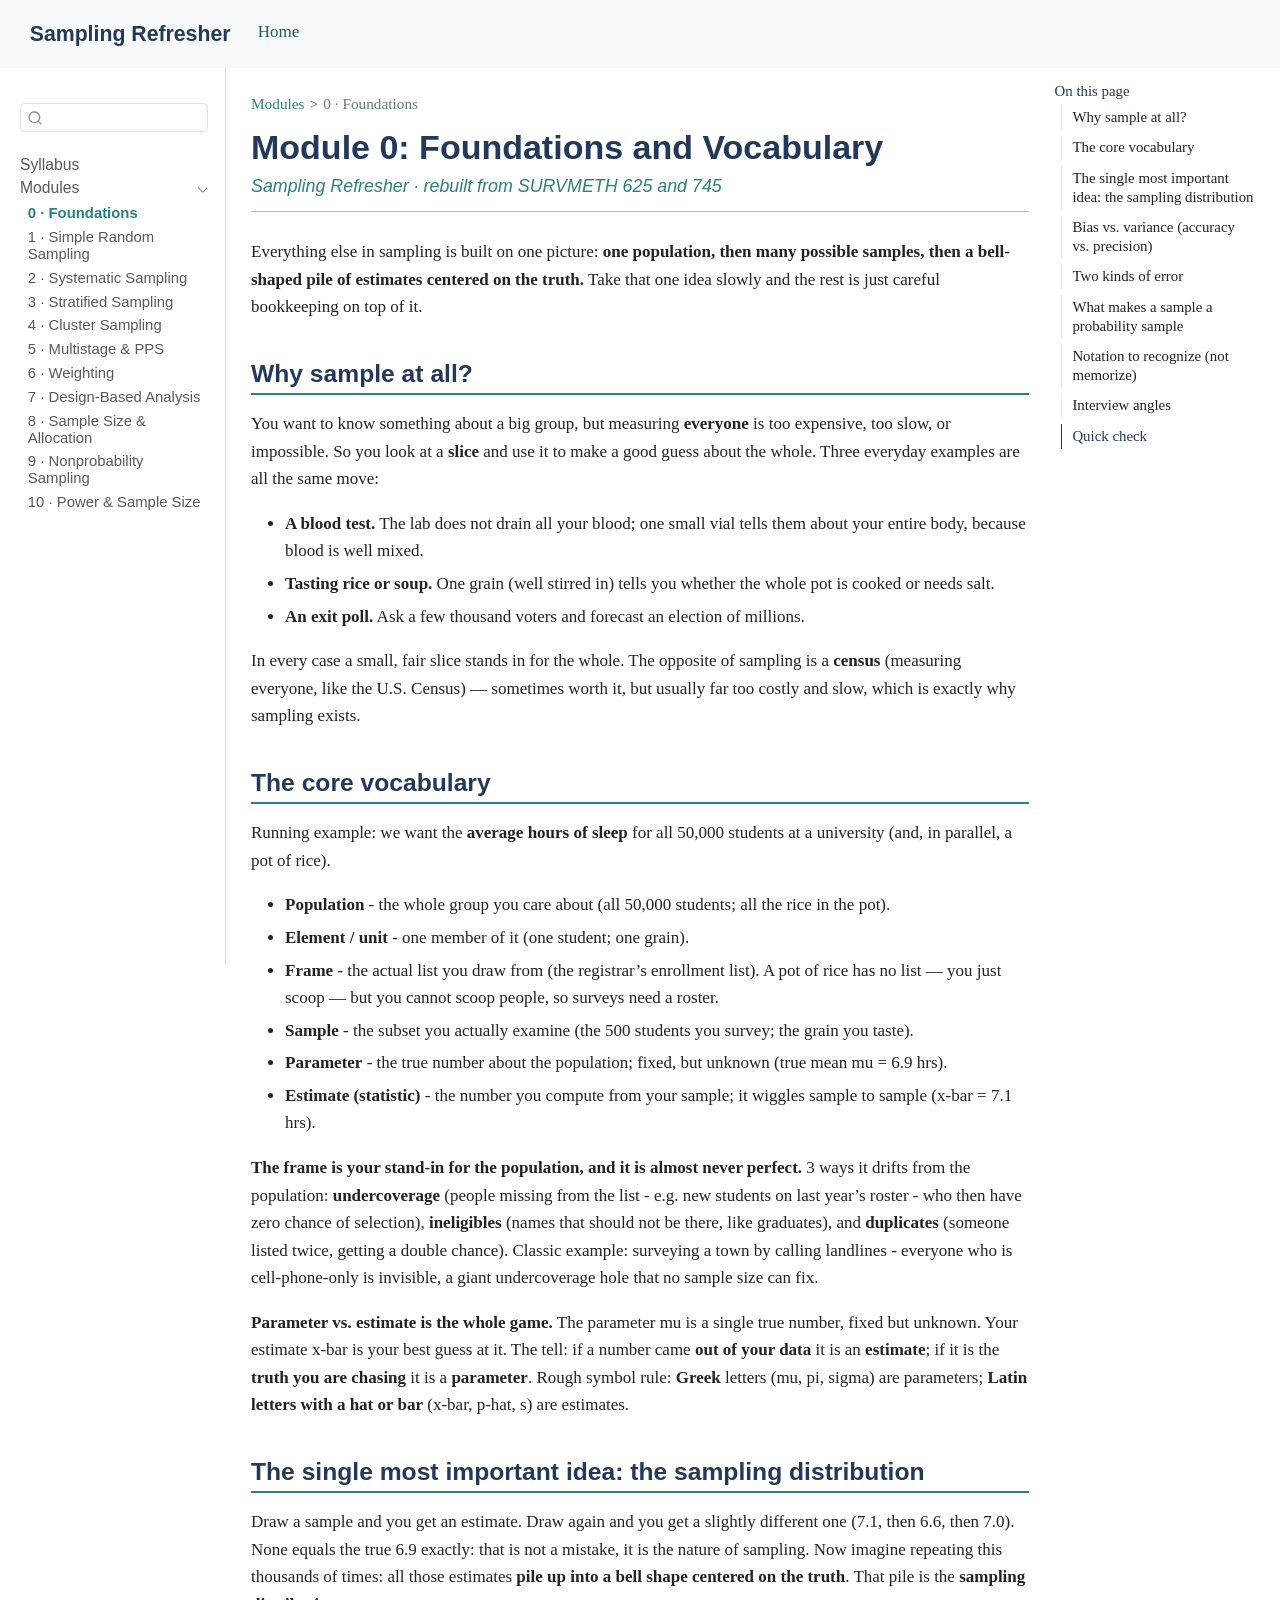
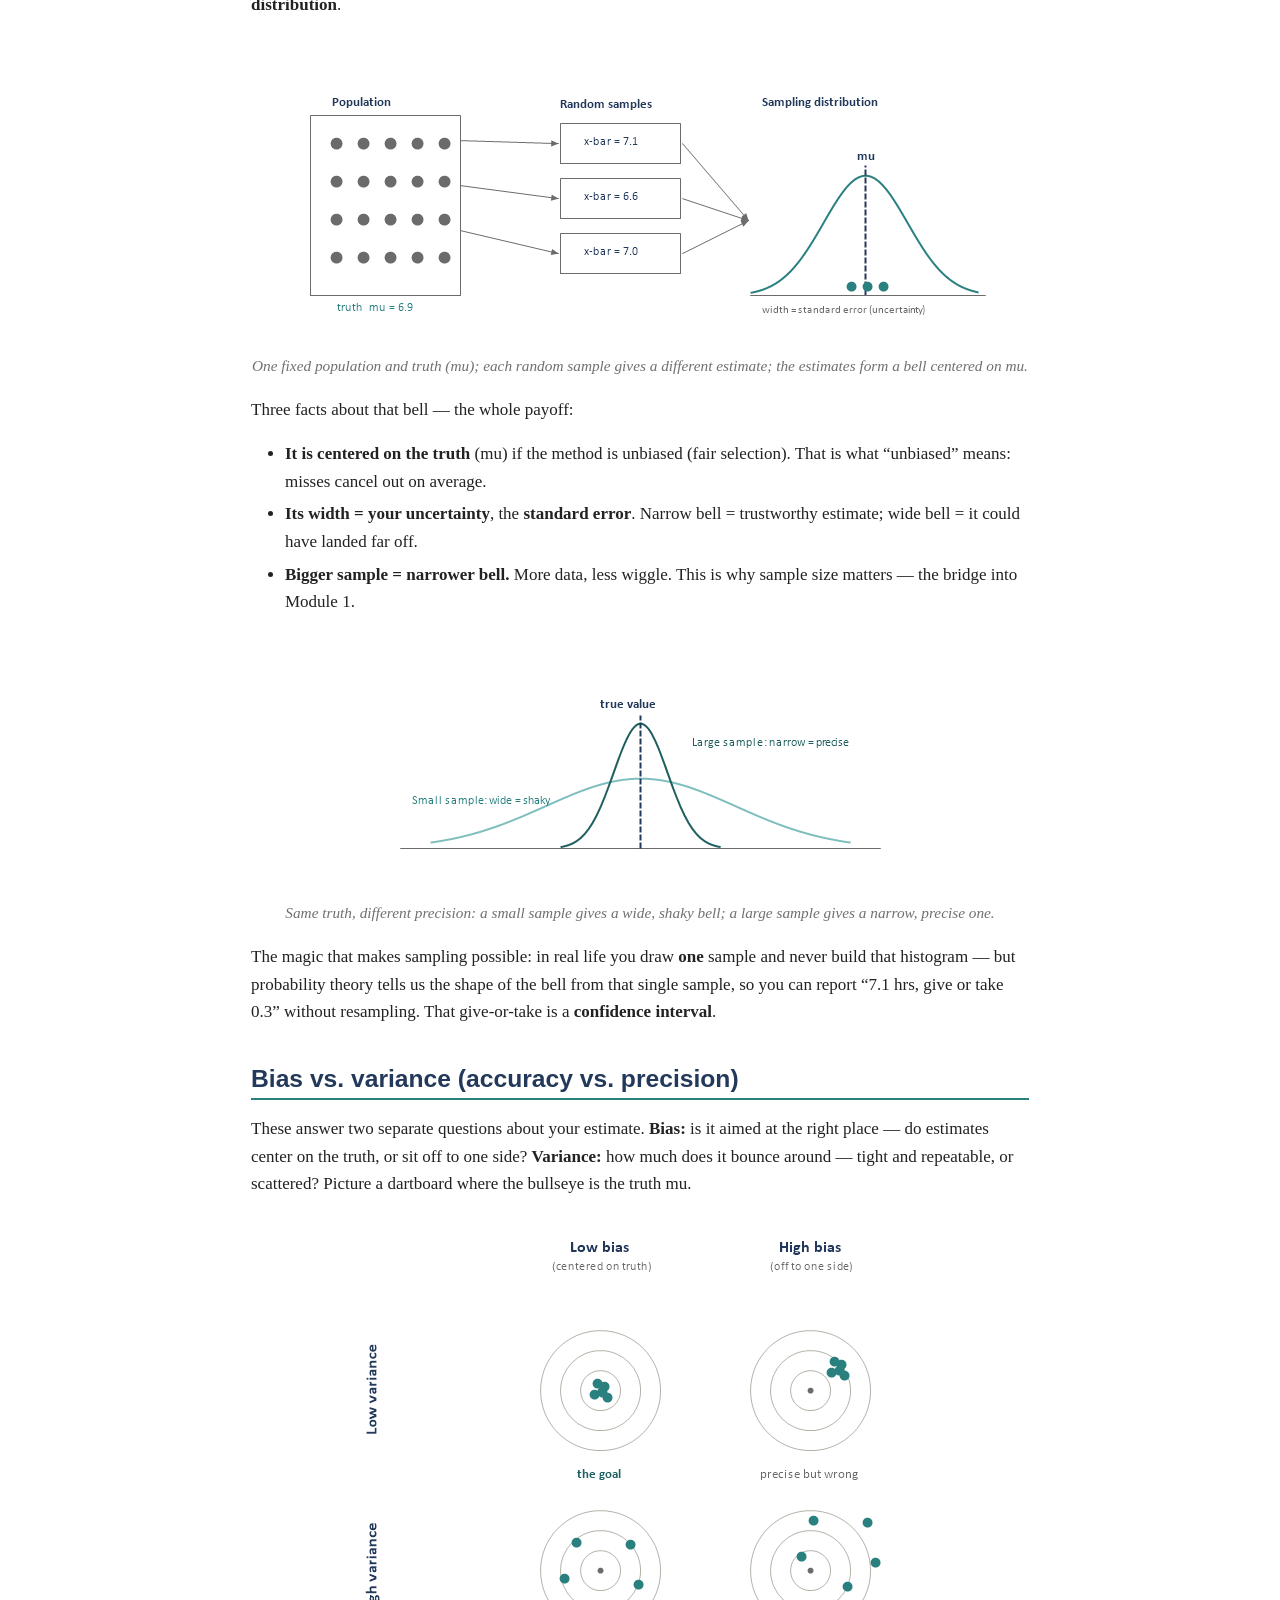
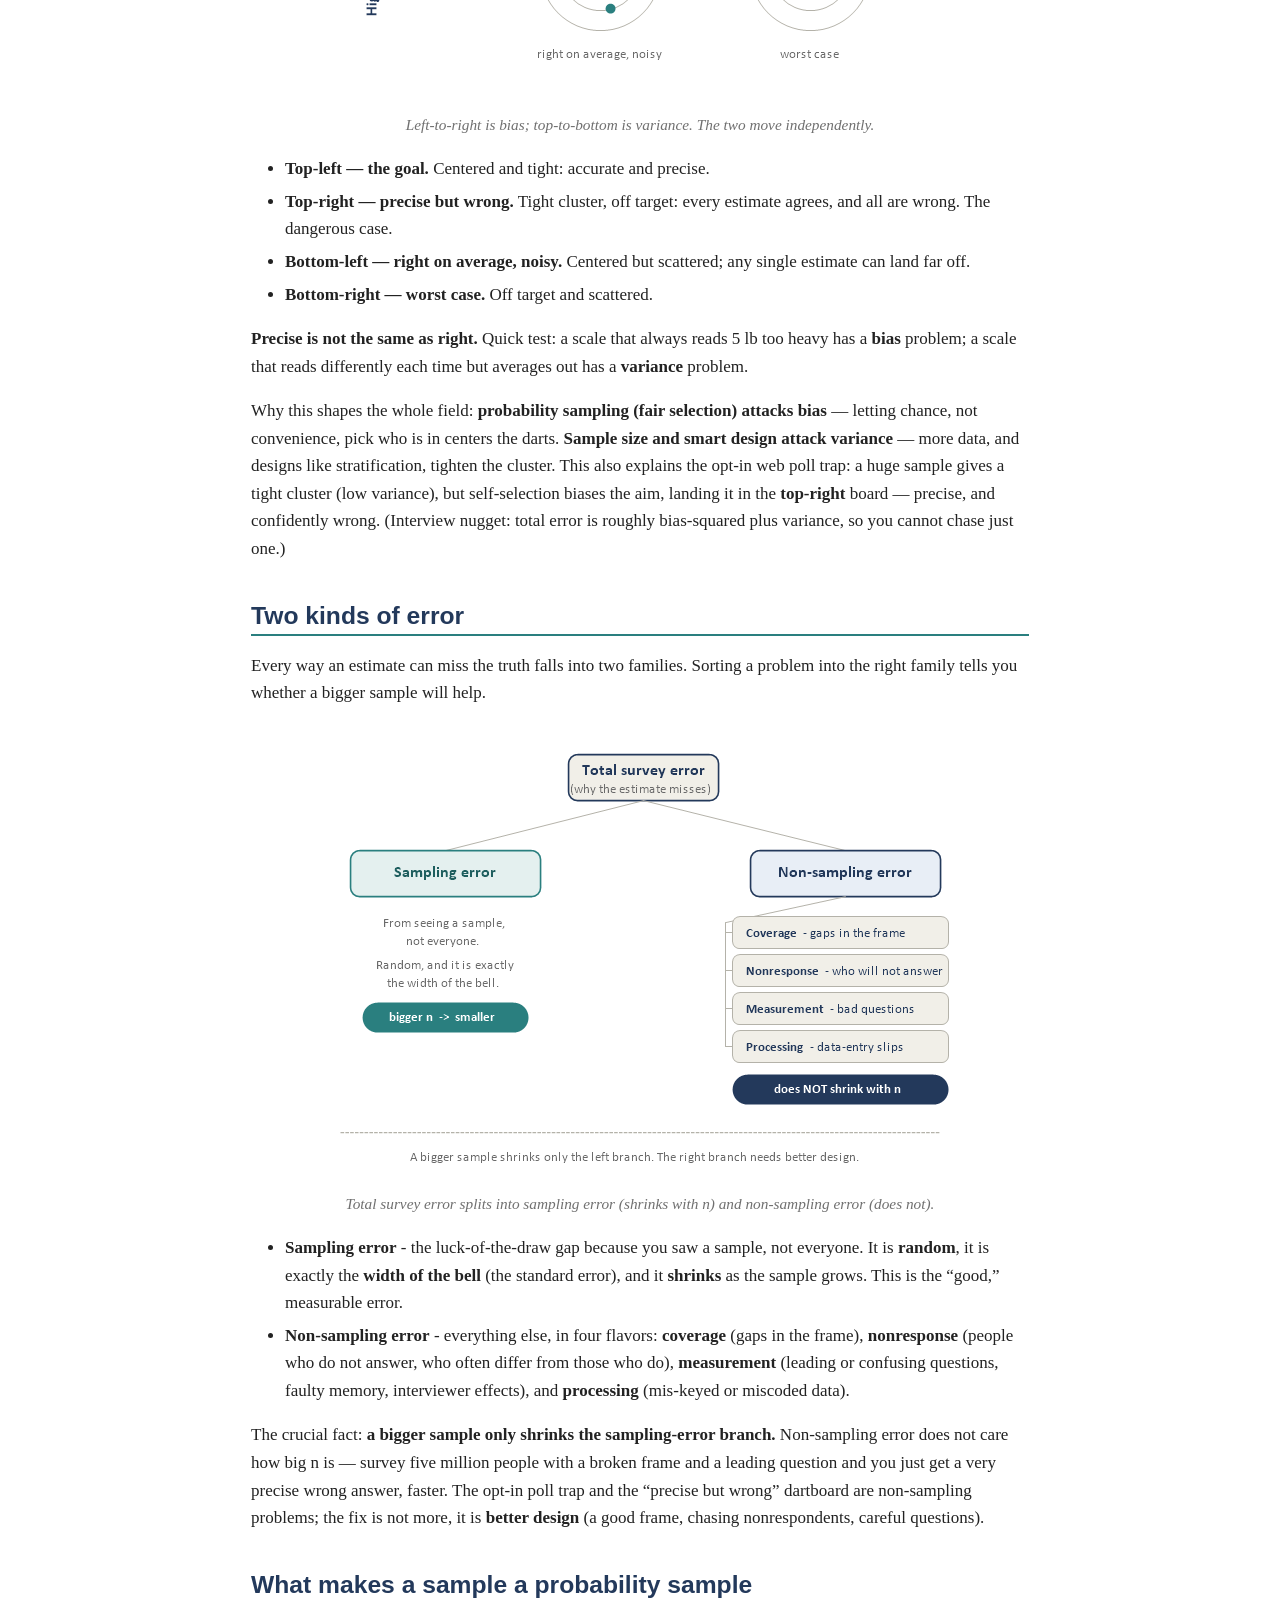
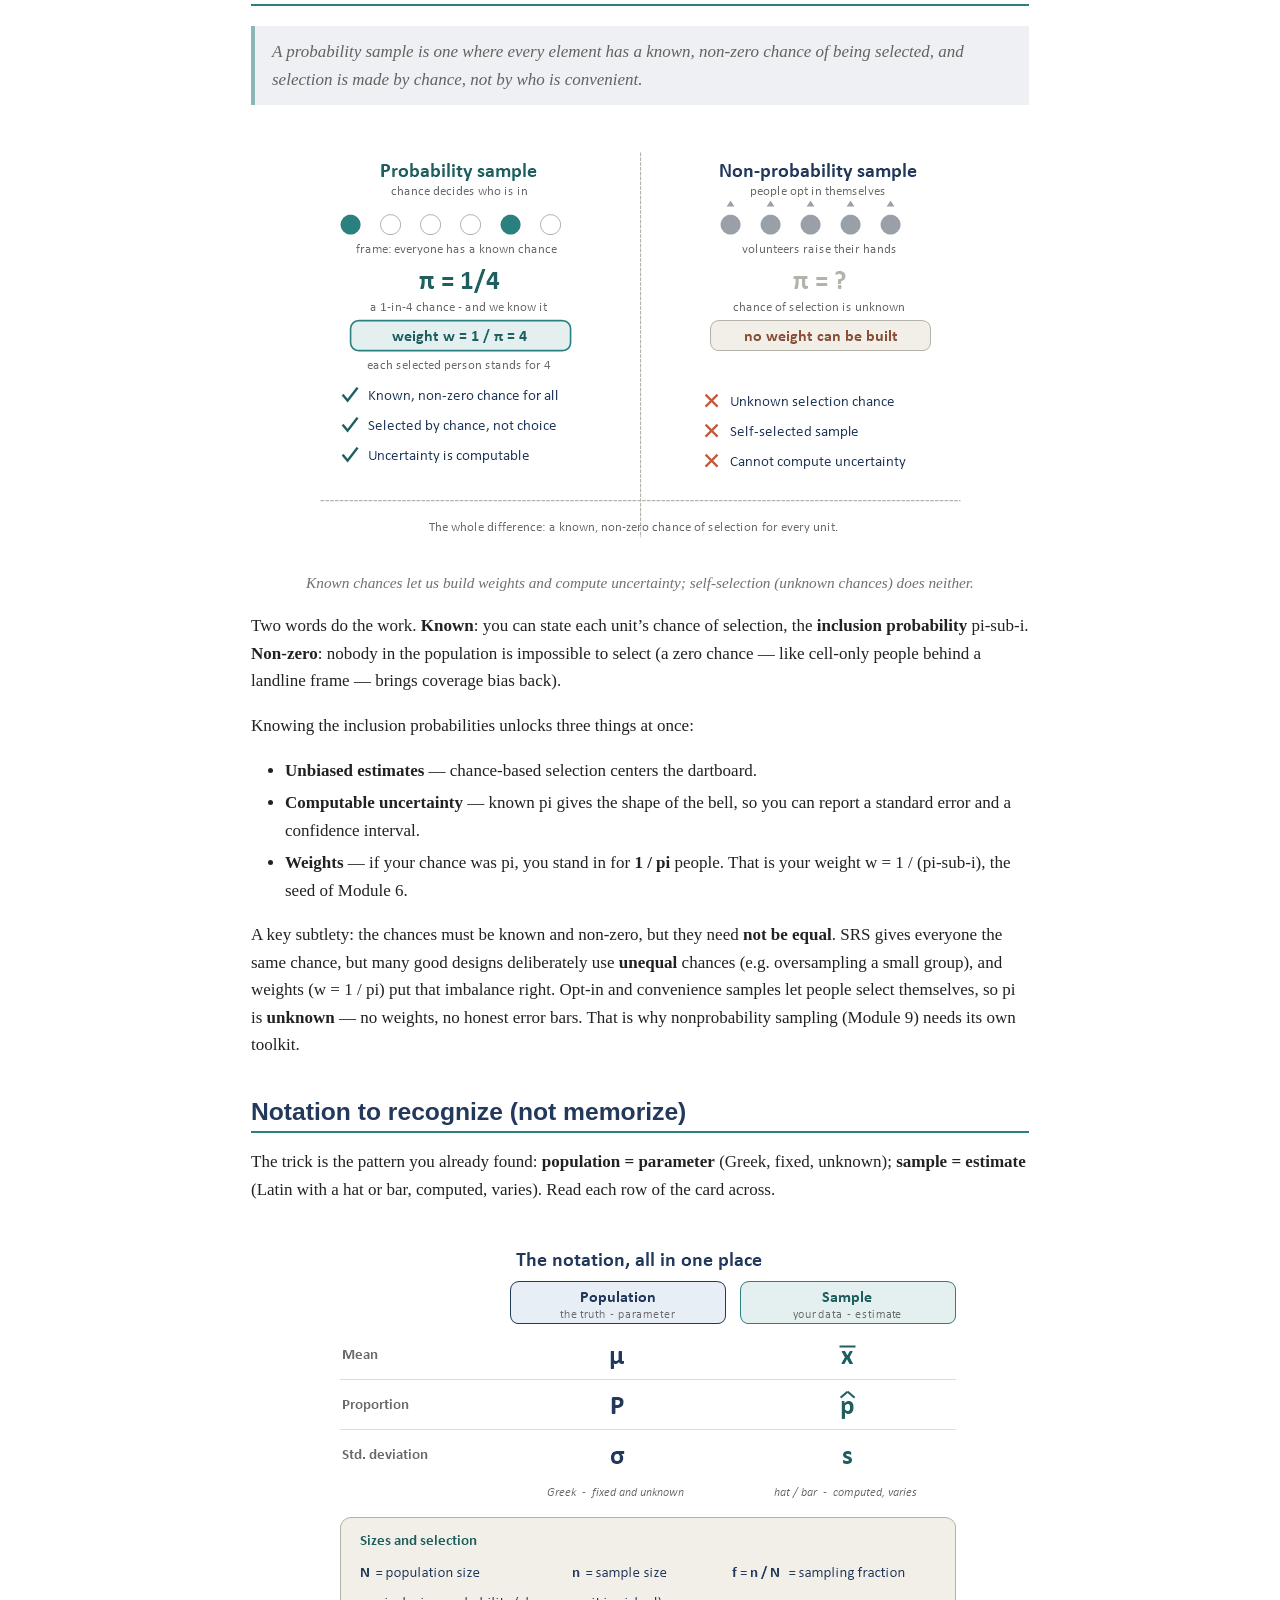
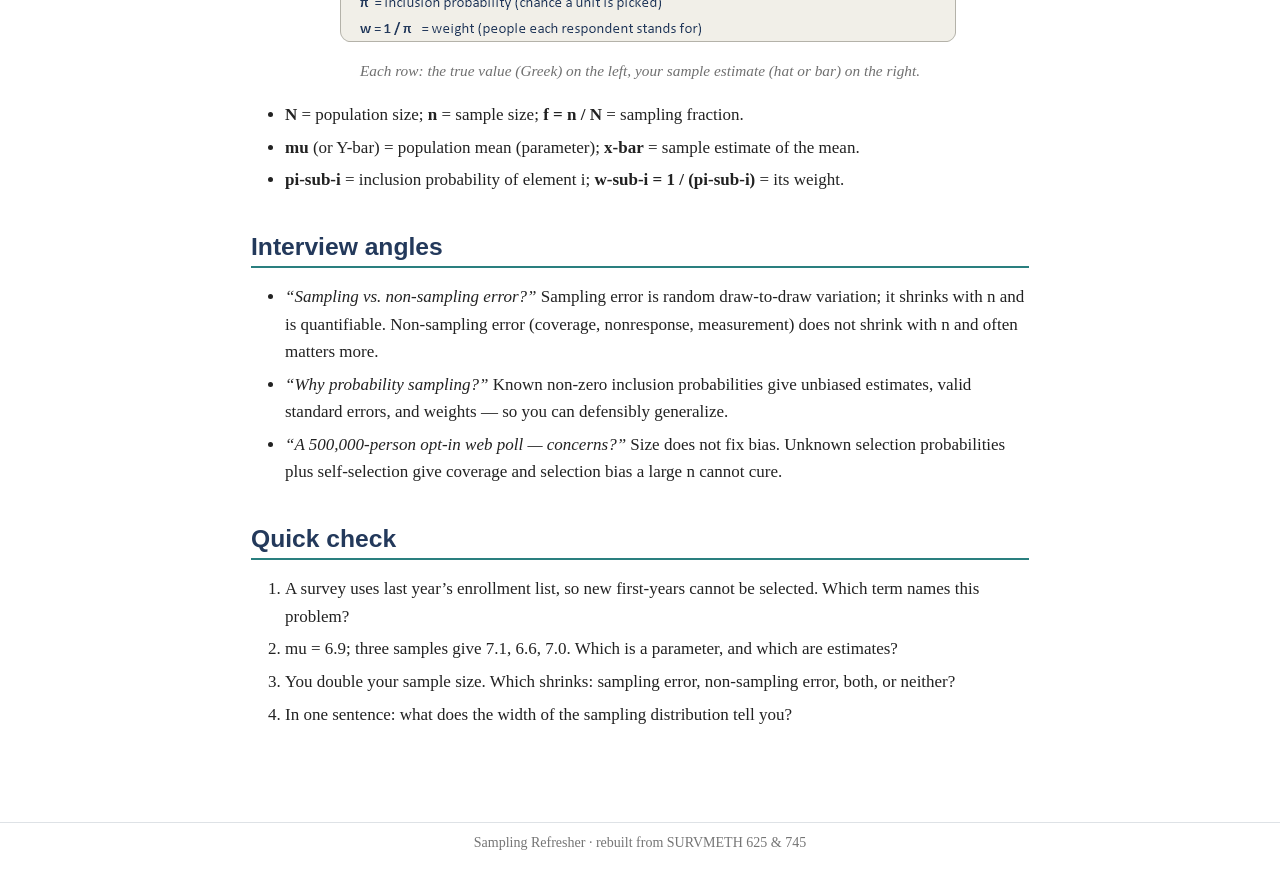
==== 00-foundations.html @ e7a9854f "Built site for gh-pages" ====
<!DOCTYPE html>
<html xmlns="http://www.w3.org/1999/xhtml" lang="en" xml:lang="en"><head>

<meta charset="utf-8">
<meta name="generator" content="quarto-1.10.18">

<meta name="viewport" content="width=device-width, initial-scale=1.0, user-scalable=yes">


<title>Module 0: Foundations and Vocabulary – Sampling Refresher</title>
<style>
/* Default styles provided by pandoc.
** See https://pandoc.org/MANUAL.html#variables-for-html for config info.
*/
span.smallcaps{font-variant: small-caps;}
div.columns{display: flex; gap: 1.5em;}
div.column{flex: auto;}
@media screen {
div.columns{gap: min(4vw, 1.5em);}
div.column{overflow-x: auto;}
}
div.hanging-indent{margin-left: 1.5em; text-indent: -1.5em;}
ul.task-list{list-style: none;}
ul.task-list li input[type="checkbox"] {
  width: 0.8em;
  margin: 0 0.8em 0.2em -1em; /* quarto-specific, see https://github.com/quarto-dev/quarto-cli/issues/4556 */ 
  vertical-align: middle;
}
</style>


<script src="site_libs/quarto-nav/quarto-nav.js"></script>
<script src="site_libs/quarto-nav/headroom.min.js"></script>
<script src="site_libs/clipboard/clipboard.min.js"></script>
<script src="site_libs/quarto-search/autocomplete.umd.js"></script>
<script src="site_libs/quarto-search/fuse.min.js"></script>
<script src="site_libs/quarto-search/quarto-search.js"></script>
<meta name="quarto:offset" content="./">
<script src="site_libs/quarto-html/quarto.js" type="module"></script>
<script src="site_libs/quarto-html/tabsets/tabsets.js" type="module"></script>
<script src="site_libs/quarto-html/popper.min.js"></script>
<script src="site_libs/quarto-html/tippy.umd.min.js"></script>
<script src="site_libs/quarto-html/anchor.min.js"></script>
<link href="site_libs/quarto-html/tippy.css" rel="stylesheet">
<link href="site_libs/quarto-html/quarto-syntax-highlighting-64a204ab8560d761af7679ceaba22944.css" rel="stylesheet" id="quarto-text-highlighting-styles">
<script src="site_libs/bootstrap/bootstrap.min.js"></script>
<link href="site_libs/bootstrap/bootstrap-icons.css" rel="stylesheet">
<link href="site_libs/bootstrap/bootstrap-e8ed365c7b7034f9f3f4ff1c177e9bdc.min.css" rel="stylesheet" append-hash="true" id="quarto-bootstrap" data-mode="light">
<script id="quarto-search-options" type="application/json">{
  "location": "sidebar",
  "copy-button": false,
  "collapse-after": 3,
  "panel-placement": "start",
  "type": "textbox",
  "limit": 50,
  "keyboard-shortcut": [
    "f",
    "/",
    "s"
  ],
  "language": {
    "search-no-results-text": "No results",
    "search-matching-documents-text": "matching documents",
    "search-copy-link-title": "Copy link to search",
    "search-hide-matches-text": "Hide additional matches",
    "search-more-match-text": "more match in this document",
    "search-more-matches-text": "more matches in this document",
    "search-clear-button-title": "Clear",
    "search-text-placeholder": "",
    "search-detached-cancel-button-title": "Cancel",
    "search-submit-button-title": "Submit",
    "search-label": "Search"
  }
}</script>


</head>

<body class="nav-sidebar docked nav-fixed quarto-light">

<div id="quarto-search-results"></div>
  <header id="quarto-header" class="headroom fixed-top">
    <nav class="navbar navbar-expand-lg " data-bs-theme="dark">
      <div class="navbar-container container-fluid">
      <div class="navbar-brand-container mx-auto">
    <a class="navbar-brand" href="./index.html">
    <span class="navbar-title">Sampling Refresher</span>
    </a>
  </div>
          <button class="navbar-toggler" type="button" data-bs-toggle="collapse" data-bs-target="#navbarCollapse" aria-controls="navbarCollapse" role="menu" aria-expanded="false" aria-label="Toggle navigation" onclick="if (window.quartoToggleHeadroom) { window.quartoToggleHeadroom(); }">
  <span class="navbar-toggler-icon"></span>
</button>
          <div class="collapse navbar-collapse" id="navbarCollapse">
            <ul class="navbar-nav navbar-nav-scroll me-auto">
  <li class="nav-item">
    <a class="nav-link active" href="./index.html" aria-current="page"> 
<span class="menu-text">Home</span></a>
  </li>  
</ul>
          </div> <!-- /navcollapse -->
            <div class="quarto-navbar-tools">
</div>
      </div> <!-- /container-fluid -->
    </nav>
  <nav class="quarto-secondary-nav">
    <div class="container-fluid d-flex">
      <button type="button" class="quarto-btn-toggle btn" data-bs-toggle="collapse" role="button" data-bs-target=".quarto-sidebar-collapse-item" aria-controls="quarto-sidebar" aria-expanded="false" aria-label="Toggle sidebar navigation" onclick="if (window.quartoToggleHeadroom) { window.quartoToggleHeadroom(); }">
        <i class="bi bi-layout-text-sidebar-reverse"></i>
      </button>
        <nav class="quarto-page-breadcrumbs" aria-label="breadcrumb"><ol class="breadcrumb"><li class="breadcrumb-item"><a href="./00-foundations.html">Modules</a></li><li class="breadcrumb-item"><a href="./00-foundations.html">0 · Foundations</a></li></ol></nav>
        <a class="flex-grow-1" role="navigation" data-bs-toggle="collapse" data-bs-target=".quarto-sidebar-collapse-item" aria-controls="quarto-sidebar" aria-expanded="false" aria-label="Toggle sidebar navigation" onclick="if (window.quartoToggleHeadroom) { window.quartoToggleHeadroom(); }">      
        </a>
      <button type="button" class="btn quarto-search-button" aria-label="Search" onclick="window.quartoOpenSearch();">
        <i class="bi bi-search"></i>
      </button>
    </div>
  </nav>
</header>
<!-- content -->
<div id="quarto-content" class="quarto-container page-columns page-rows-contents page-layout-article page-navbar">
<!-- sidebar -->
  <nav id="quarto-sidebar" class="sidebar collapse collapse-horizontal quarto-sidebar-collapse-item sidebar-navigation docked overflow-auto">
        <div class="mt-2 flex-shrink-0 align-items-center">
        <div class="sidebar-search">
        <div id="quarto-search" class="" title="Search"></div>
        </div>
        </div>
    <div class="sidebar-menu-container"> 
    <ul class="list-unstyled mt-1">
        <li class="sidebar-item">
  <div class="sidebar-item-container"> 
  <a href="./index.html" class="sidebar-item-text sidebar-link">
 <span class="menu-text">Syllabus</span></a>
  </div>
</li>
        <li class="sidebar-item sidebar-item-section">
      <div class="sidebar-item-container"> 
            <a class="sidebar-item-text sidebar-link text-start" data-bs-toggle="collapse" data-bs-target="#quarto-sidebar-section-1" role="navigation" aria-expanded="true">
 <span class="menu-text">Modules</span></a>
          <a class="sidebar-item-toggle text-start" data-bs-toggle="collapse" data-bs-target="#quarto-sidebar-section-1" role="navigation" aria-expanded="true" aria-label="Toggle section">
            <i class="bi bi-chevron-right ms-2"></i>
          </a> 
      </div>
      <ul id="quarto-sidebar-section-1" class="collapse list-unstyled sidebar-section depth1 show">  
          <li class="sidebar-item">
  <div class="sidebar-item-container"> 
  <a href="./00-foundations.html" class="sidebar-item-text sidebar-link active">
 <span class="menu-text">0 · Foundations</span></a>
  </div>
</li>
          <li class="sidebar-item">
  <div class="sidebar-item-container"> 
  <a href="./01-simple-random-sampling.html" class="sidebar-item-text sidebar-link">
 <span class="menu-text">1 · Simple Random Sampling</span></a>
  </div>
</li>
          <li class="sidebar-item">
  <div class="sidebar-item-container"> 
  <a href="./02-systematic-sampling.html" class="sidebar-item-text sidebar-link">
 <span class="menu-text">2 · Systematic Sampling</span></a>
  </div>
</li>
          <li class="sidebar-item">
  <div class="sidebar-item-container"> 
  <a href="./03-stratified-sampling.html" class="sidebar-item-text sidebar-link">
 <span class="menu-text">3 · Stratified Sampling</span></a>
  </div>
</li>
          <li class="sidebar-item">
  <div class="sidebar-item-container"> 
  <a href="./04-cluster-sampling.html" class="sidebar-item-text sidebar-link">
 <span class="menu-text">4 · Cluster Sampling</span></a>
  </div>
</li>
          <li class="sidebar-item">
  <div class="sidebar-item-container"> 
  <a href="./05-multistage-pps.html" class="sidebar-item-text sidebar-link">
 <span class="menu-text">5 · Multistage &amp; PPS</span></a>
  </div>
</li>
          <li class="sidebar-item">
  <div class="sidebar-item-container"> 
  <a href="./06-weighting.html" class="sidebar-item-text sidebar-link">
 <span class="menu-text">6 · Weighting</span></a>
  </div>
</li>
          <li class="sidebar-item">
  <div class="sidebar-item-container"> 
  <a href="./07-design-based-analysis.html" class="sidebar-item-text sidebar-link">
 <span class="menu-text">7 · Design-Based Analysis</span></a>
  </div>
</li>
          <li class="sidebar-item">
  <div class="sidebar-item-container"> 
  <a href="./08-sample-size-allocation.html" class="sidebar-item-text sidebar-link">
 <span class="menu-text">8 · Sample Size &amp; Allocation</span></a>
  </div>
</li>
          <li class="sidebar-item">
  <div class="sidebar-item-container"> 
  <a href="./09-nonprobability-sampling.html" class="sidebar-item-text sidebar-link">
 <span class="menu-text">9 · Nonprobability Sampling</span></a>
  </div>
</li>
          <li class="sidebar-item">
  <div class="sidebar-item-container"> 
  <a href="./10-power-sample-size.html" class="sidebar-item-text sidebar-link">
 <span class="menu-text">10 · Power &amp; Sample Size</span></a>
  </div>
</li>
      </ul>
  </li>
    </ul>
    </div>
</nav>
<div id="quarto-sidebar-glass" class="quarto-sidebar-collapse-item" data-bs-toggle="collapse" data-bs-target=".quarto-sidebar-collapse-item"></div>
<!-- margin-sidebar -->
    <div id="quarto-margin-sidebar" class="sidebar margin-sidebar">
        <nav id="TOC" role="doc-toc" class="toc-active">
    <h2 id="toc-title">On this page</h2>
   
  <ul class="collapse">
  <li><a href="#why-sample-at-all" id="toc-why-sample-at-all" class="nav-link active" data-scroll-target="#why-sample-at-all">Why sample at all?</a></li>
  <li><a href="#the-core-vocabulary" id="toc-the-core-vocabulary" class="nav-link" data-scroll-target="#the-core-vocabulary">The core vocabulary</a></li>
  <li><a href="#the-single-most-important-idea-the-sampling-distribution" id="toc-the-single-most-important-idea-the-sampling-distribution" class="nav-link" data-scroll-target="#the-single-most-important-idea-the-sampling-distribution">The single most important idea: the sampling distribution</a></li>
  <li><a href="#bias-vs.-variance-accuracy-vs.-precision" id="toc-bias-vs.-variance-accuracy-vs.-precision" class="nav-link" data-scroll-target="#bias-vs.-variance-accuracy-vs.-precision">Bias vs.&nbsp;variance (accuracy vs.&nbsp;precision)</a></li>
  <li><a href="#two-kinds-of-error" id="toc-two-kinds-of-error" class="nav-link" data-scroll-target="#two-kinds-of-error">Two kinds of error</a></li>
  <li><a href="#what-makes-a-sample-a-probability-sample" id="toc-what-makes-a-sample-a-probability-sample" class="nav-link" data-scroll-target="#what-makes-a-sample-a-probability-sample">What makes a sample a probability sample</a></li>
  <li><a href="#notation-to-recognize-not-memorize" id="toc-notation-to-recognize-not-memorize" class="nav-link" data-scroll-target="#notation-to-recognize-not-memorize">Notation to recognize (not memorize)</a></li>
  <li><a href="#interview-angles" id="toc-interview-angles" class="nav-link" data-scroll-target="#interview-angles">Interview angles</a></li>
  <li><a href="#quick-check" id="toc-quick-check" class="nav-link" data-scroll-target="#quick-check">Quick check</a></li>
  </ul>
</nav>
    </div>
<!-- main -->
<main class="content" id="quarto-document-content">

<header id="title-block-header" class="quarto-title-block default"><nav class="quarto-page-breadcrumbs quarto-title-breadcrumbs d-none d-lg-block" aria-label="breadcrumb"><ol class="breadcrumb"><li class="breadcrumb-item"><a href="./00-foundations.html">Modules</a></li><li class="breadcrumb-item"><a href="./00-foundations.html">0 · Foundations</a></li></ol></nav>
<div class="quarto-title">
<h1 class="title">Module 0: Foundations and Vocabulary</h1>
<p class="subtitle lead">Sampling Refresher · rebuilt from SURVMETH 625 and 745</p>
</div>



<div class="quarto-title-meta">

    
  
    
  </div>
  


</header>


<p>Everything else in sampling is built on one picture: <strong>one population, then many possible samples, then a bell-shaped pile of estimates centered on the truth.</strong> Take that one idea slowly and the rest is just careful bookkeeping on top of it.</p>
<section id="why-sample-at-all" class="level2">
<h2 class="anchored" data-anchor-id="why-sample-at-all">Why sample at all?</h2>
<p>You want to know something about a big group, but measuring <strong>everyone</strong> is too expensive, too slow, or impossible. So you look at a <strong>slice</strong> and use it to make a good guess about the whole. Three everyday examples are all the same move:</p>
<ul>
<li><strong>A blood test.</strong> The lab does not drain all your blood; one small vial tells them about your entire body, because blood is well mixed.</li>
<li><strong>Tasting rice or soup.</strong> One grain (well stirred in) tells you whether the whole pot is cooked or needs salt.</li>
<li><strong>An exit poll.</strong> Ask a few thousand voters and forecast an election of millions.</li>
</ul>
<p>In every case a small, fair slice stands in for the whole. The opposite of sampling is a <strong>census</strong> (measuring everyone, like the U.S. Census) — sometimes worth it, but usually far too costly and slow, which is exactly why sampling exists.</p>
</section>
<section id="the-core-vocabulary" class="level2">
<h2 class="anchored" data-anchor-id="the-core-vocabulary">The core vocabulary</h2>
<p>Running example: we want the <strong>average hours of sleep</strong> for all 50,000 students at a university (and, in parallel, a pot of rice).</p>
<ul>
<li><strong>Population</strong> - the whole group you care about (all 50,000 students; all the rice in the pot).</li>
<li><strong>Element / unit</strong> - one member of it (one student; one grain).</li>
<li><strong>Frame</strong> - the actual list you draw from (the registrar’s enrollment list). A pot of rice has no list — you just scoop — but you cannot scoop people, so surveys need a roster.</li>
<li><strong>Sample</strong> - the subset you actually examine (the 500 students you survey; the grain you taste).</li>
<li><strong>Parameter</strong> - the true number about the population; fixed, but unknown (true mean mu = 6.9 hrs).</li>
<li><strong>Estimate (statistic)</strong> - the number you compute from your sample; it wiggles sample to sample (x-bar = 7.1 hrs).</li>
</ul>
<p><strong>The frame is your stand-in for the population, and it is almost never perfect.</strong> 3 ways it drifts from the population: <strong>undercoverage</strong> (people missing from the list - e.g.&nbsp;new students on last year’s roster - who then have zero chance of selection), <strong>ineligibles</strong> (names that should not be there, like graduates), and <strong>duplicates</strong> (someone listed twice, getting a double chance). Classic example: surveying a town by calling landlines - everyone who is cell-phone-only is invisible, a giant undercoverage hole that no sample size can fix.</p>
<p><strong>Parameter vs.&nbsp;estimate is the whole game.</strong> The parameter mu is a single true number, fixed but unknown. Your estimate x-bar is your best guess at it. The tell: if a number came <strong>out of your data</strong> it is an <strong>estimate</strong>; if it is the <strong>truth you are chasing</strong> it is a <strong>parameter</strong>. Rough symbol rule: <strong>Greek</strong> letters (mu, pi, sigma) are parameters; <strong>Latin letters with a hat or bar</strong> (x-bar, p-hat, s) are estimates.</p>
</section>
<section id="the-single-most-important-idea-the-sampling-distribution" class="level2">
<h2 class="anchored" data-anchor-id="the-single-most-important-idea-the-sampling-distribution">The single most important idea: the sampling distribution</h2>
<p>Draw a sample and you get an estimate. Draw again and you get a slightly different one (7.1, then 6.6, then 7.0). None equals the true 6.9 exactly: that is not a mistake, it is the nature of sampling. Now imagine repeating this thousands of times: all those estimates <strong>pile up into a bell shape centered on the truth</strong>. That pile is the <strong>sampling distribution</strong>.</p>
<div class="quarto-figure quarto-figure-center">
<figure class="figure">
<p><img src="figures/00-foundations-fig1.png" class="img-fluid figure-img"></p>
<figcaption><em>One fixed population and truth (mu); each random sample gives a different estimate; the estimates form a bell centered on mu.</em></figcaption>
</figure>
</div>
<p>Three facts about that bell — the whole payoff:</p>
<ul>
<li><strong>It is centered on the truth</strong> (mu) if the method is unbiased (fair selection). That is what “unbiased” means: misses cancel out on average.</li>
<li><strong>Its width = your uncertainty</strong>, the <strong>standard error</strong>. Narrow bell = trustworthy estimate; wide bell = it could have landed far off.</li>
<li><strong>Bigger sample = narrower bell.</strong> More data, less wiggle. This is why sample size matters — the bridge into Module 1.</li>
</ul>
<div class="quarto-figure quarto-figure-center">
<figure class="figure">
<p><img src="figures/00-foundations-fig2.png" class="img-fluid figure-img"></p>
<figcaption><em>Same truth, different precision: a small sample gives a wide, shaky bell; a large sample gives a narrow, precise one.</em></figcaption>
</figure>
</div>
<p>The magic that makes sampling possible: in real life you draw <strong>one</strong> sample and never build that histogram — but probability theory tells us the shape of the bell from that single sample, so you can report “7.1 hrs, give or take 0.3” without resampling. That give-or-take is a <strong>confidence interval</strong>.</p>
</section>
<section id="bias-vs.-variance-accuracy-vs.-precision" class="level2">
<h2 class="anchored" data-anchor-id="bias-vs.-variance-accuracy-vs.-precision">Bias vs.&nbsp;variance (accuracy vs.&nbsp;precision)</h2>
<p>These answer two separate questions about your estimate. <strong>Bias:</strong> is it aimed at the right place — do estimates center on the truth, or sit off to one side? <strong>Variance:</strong> how much does it bounce around — tight and repeatable, or scattered? Picture a dartboard where the bullseye is the truth mu.</p>
<div class="quarto-figure quarto-figure-center">
<figure class="figure">
<p><img src="figures/00-foundations-fig3.png" class="img-fluid figure-img"></p>
<figcaption><em>Left-to-right is bias; top-to-bottom is variance. The two move independently.</em></figcaption>
</figure>
</div>
<ul>
<li><strong>Top-left — the goal.</strong> Centered and tight: accurate and precise.</li>
<li><strong>Top-right — precise but wrong.</strong> Tight cluster, off target: every estimate agrees, and all are wrong. The dangerous case.</li>
<li><strong>Bottom-left — right on average, noisy.</strong> Centered but scattered; any single estimate can land far off.</li>
<li><strong>Bottom-right — worst case.</strong> Off target and scattered.</li>
</ul>
<p><strong>Precise is not the same as right.</strong> Quick test: a scale that always reads 5 lb too heavy has a <strong>bias</strong> problem; a scale that reads differently each time but averages out has a <strong>variance</strong> problem.</p>
<p>Why this shapes the whole field: <strong>probability sampling (fair selection) attacks bias</strong> — letting chance, not convenience, pick who is in centers the darts. <strong>Sample size and smart design attack variance</strong> — more data, and designs like stratification, tighten the cluster. This also explains the opt-in web poll trap: a huge sample gives a tight cluster (low variance), but self-selection biases the aim, landing it in the <strong>top-right</strong> board — precise, and confidently wrong. (Interview nugget: total error is roughly bias-squared plus variance, so you cannot chase just one.)</p>
</section>
<section id="two-kinds-of-error" class="level2">
<h2 class="anchored" data-anchor-id="two-kinds-of-error">Two kinds of error</h2>
<p>Every way an estimate can miss the truth falls into two families. Sorting a problem into the right family tells you whether a bigger sample will help.</p>
<div class="quarto-figure quarto-figure-center">
<figure class="figure">
<p><img src="figures/00-foundations-fig4.png" class="img-fluid figure-img"></p>
<figcaption><em>Total survey error splits into sampling error (shrinks with n) and non-sampling error (does not).</em></figcaption>
</figure>
</div>
<ul>
<li><strong>Sampling error</strong> - the luck-of-the-draw gap because you saw a sample, not everyone. It is <strong>random</strong>, it is exactly the <strong>width of the bell</strong> (the standard error), and it <strong>shrinks</strong> as the sample grows. This is the “good,” measurable error.</li>
<li><strong>Non-sampling error</strong> - everything else, in four flavors: <strong>coverage</strong> (gaps in the frame), <strong>nonresponse</strong> (people who do not answer, who often differ from those who do), <strong>measurement</strong> (leading or confusing questions, faulty memory, interviewer effects), and <strong>processing</strong> (mis-keyed or miscoded data).</li>
</ul>
<p>The crucial fact: <strong>a bigger sample only shrinks the sampling-error branch.</strong> Non-sampling error does not care how big n is — survey five million people with a broken frame and a leading question and you just get a very precise wrong answer, faster. The opt-in poll trap and the “precise but wrong” dartboard are non-sampling problems; the fix is not more, it is <strong>better design</strong> (a good frame, chasing nonrespondents, careful questions).</p>
</section>
<section id="what-makes-a-sample-a-probability-sample" class="level2">
<h2 class="anchored" data-anchor-id="what-makes-a-sample-a-probability-sample">What makes a sample a probability sample</h2>
<blockquote class="blockquote">
<p><em>A probability sample is one where every element has a known, non-zero chance of being selected, and selection is made by chance, not by who is convenient.</em></p>
</blockquote>
<div class="quarto-figure quarto-figure-center">
<figure class="figure">
<p><img src="figures/00-foundations-fig5.png" class="img-fluid figure-img"></p>
<figcaption><em>Known chances let us build weights and compute uncertainty; self-selection (unknown chances) does neither.</em></figcaption>
</figure>
</div>
<p>Two words do the work. <strong>Known</strong>: you can state each unit’s chance of selection, the <strong>inclusion probability</strong> pi-sub-i. <strong>Non-zero</strong>: nobody in the population is impossible to select (a zero chance — like cell-only people behind a landline frame — brings coverage bias back).</p>
<p>Knowing the inclusion probabilities unlocks three things at once:</p>
<ul>
<li><strong>Unbiased estimates</strong> — chance-based selection centers the dartboard.</li>
<li><strong>Computable uncertainty</strong> — known pi gives the shape of the bell, so you can report a standard error and a confidence interval.</li>
<li><strong>Weights</strong> — if your chance was pi, you stand in for <strong>1 / pi</strong> people. That is your weight w = 1 / (pi-sub-i), the seed of Module 6.</li>
</ul>
<p>A key subtlety: the chances must be known and non-zero, but they need <strong>not be equal</strong>. SRS gives everyone the same chance, but many good designs deliberately use <strong>unequal</strong> chances (e.g.&nbsp;oversampling a small group), and weights (w = 1 / pi) put that imbalance right. Opt-in and convenience samples let people select themselves, so pi is <strong>unknown</strong> — no weights, no honest error bars. That is why nonprobability sampling (Module 9) needs its own toolkit.</p>
</section>
<section id="notation-to-recognize-not-memorize" class="level2">
<h2 class="anchored" data-anchor-id="notation-to-recognize-not-memorize">Notation to recognize (not memorize)</h2>
<p>The trick is the pattern you already found: <strong>population = parameter</strong> (Greek, fixed, unknown); <strong>sample = estimate</strong> (Latin with a hat or bar, computed, varies). Read each row of the card across.</p>
<div class="quarto-figure quarto-figure-center">
<figure class="figure">
<p><img src="figures/00-foundations-fig6.png" class="img-fluid figure-img"></p>
<figcaption><em>Each row: the true value (Greek) on the left, your sample estimate (hat or bar) on the right.</em></figcaption>
</figure>
</div>
<ul>
<li><strong>N</strong> = population size; <strong>n</strong> = sample size; <strong>f = n / N</strong> = sampling fraction.</li>
<li><strong>mu</strong> (or Y-bar) = population mean (parameter); <strong>x-bar</strong> = sample estimate of the mean.</li>
<li><strong>pi-sub-i</strong> = inclusion probability of element i; <strong>w-sub-i = 1 / (pi-sub-i)</strong> = its weight.</li>
</ul>
</section>
<section id="interview-angles" class="level2">
<h2 class="anchored" data-anchor-id="interview-angles">Interview angles</h2>
<ul>
<li><em>“Sampling vs.&nbsp;non-sampling error?”</em> Sampling error is random draw-to-draw variation; it shrinks with n and is quantifiable. Non-sampling error (coverage, nonresponse, measurement) does not shrink with n and often matters more.</li>
<li><em>“Why probability sampling?”</em> Known non-zero inclusion probabilities give unbiased estimates, valid standard errors, and weights — so you can defensibly generalize.</li>
<li><em>“A 500,000-person opt-in web poll — concerns?”</em> Size does not fix bias. Unknown selection probabilities plus self-selection give coverage and selection bias a large n cannot cure.</li>
</ul>
</section>
<section id="quick-check" class="level2">
<h2 class="anchored" data-anchor-id="quick-check">Quick check</h2>
<ol type="1">
<li>A survey uses last year’s enrollment list, so new first-years cannot be selected. Which term names this problem?</li>
<li>mu = 6.9; three samples give 7.1, 6.6, 7.0. Which is a parameter, and which are estimates?</li>
<li>You double your sample size. Which shrinks: sampling error, non-sampling error, both, or neither?</li>
<li>In one sentence: what does the width of the sampling distribution tell you?</li>
</ol>


</section>

</main> <!-- /main -->
<script id="quarto-html-after-body" type="application/javascript">
  window.document.addEventListener("DOMContentLoaded", function (event) {
    const icon = "";
    const anchorJS = new window.AnchorJS();
    anchorJS.options = {
      placement: 'right',
      icon: icon
    };
    anchorJS.add('.anchored');
    const isCodeAnnotation = (el) => {
      for (const clz of el.classList) {
        if (clz.startsWith('code-annotation-')) {                     
          return true;
        }
      }
      return false;
    }
    const onCopySuccess = function(e) {
      // button target
      const button = e.trigger;
      // don't keep focus
      button.blur();
      // flash "checked"
      button.classList.add('code-copy-button-checked');
      var currentTitle = button.getAttribute("title");
      button.setAttribute("title", "Copied!");
      let tooltip;
      if (window.bootstrap) {
        button.setAttribute("data-bs-toggle", "tooltip");
        button.setAttribute("data-bs-placement", "left");
        button.setAttribute("data-bs-title", "Copied!");
        tooltip = new bootstrap.Tooltip(button, 
          { trigger: "manual", 
            customClass: "code-copy-button-tooltip",
            offset: [0, -8]});
        tooltip.show();    
      }
      setTimeout(function() {
        if (tooltip) {
          tooltip.hide();
          button.removeAttribute("data-bs-title");
          button.removeAttribute("data-bs-toggle");
          button.removeAttribute("data-bs-placement");
        }
        button.setAttribute("title", currentTitle);
        button.classList.remove('code-copy-button-checked');
      }, 1000);
      // clear code selection
      e.clearSelection();
    }
    const getTextToCopy = function(trigger) {
      const outerScaffold = trigger.parentElement.cloneNode(true);
      const codeEl = outerScaffold.querySelector('code');
      for (const childEl of codeEl.children) {
        if (isCodeAnnotation(childEl)) {
          childEl.remove();
        }
      }
      return codeEl.innerText;
    }
    const clipboard = new window.ClipboardJS('.code-copy-button:not([data-in-quarto-modal])', {
      text: getTextToCopy
    });
    clipboard.on('success', onCopySuccess);
    if (window.document.getElementById('quarto-embedded-source-code-modal')) {
      const clipboardModal = new window.ClipboardJS('.code-copy-button[data-in-quarto-modal]', {
        text: getTextToCopy,
        container: window.document.getElementById('quarto-embedded-source-code-modal')
      });
      clipboardModal.on('success', onCopySuccess);
    }
      var localhostRegex = new RegExp(/^(?:http|https):\/\/localhost\:?[0-9]*\//);
      var mailtoRegex = new RegExp(/^mailto:/);
        var filterRegex = new RegExp("https:\/\/ilmuljahan\.github\.io\/sampling-refresher\/");
      var isInternal = (href) => {
          return filterRegex.test(href) || localhostRegex.test(href) || mailtoRegex.test(href);
      }
      // Inspect non-navigation links and adorn them if external
     var links = window.document.querySelectorAll('a[href]:not(.nav-link):not(.navbar-brand):not(.toc-action):not(.sidebar-link):not(.sidebar-item-toggle):not(.pagination-link):not(.no-external):not([aria-hidden]):not(.dropdown-item):not(.quarto-navigation-tool):not(.about-link)');
      for (var i=0; i<links.length; i++) {
        const link = links[i];
        if (!isInternal(link.href)) {
          // undo the damage that might have been done by quarto-nav.js in the case of
          // links that we want to consider external
          if (link.dataset.originalHref !== undefined) {
            link.href = link.dataset.originalHref;
          }
            // target, if specified
            link.setAttribute("target", "_blank");
            if (link.getAttribute("rel") === null) {
              link.setAttribute("rel", "noopener");
            }
        }
      }
    function tippyHover(el, contentFn, onTriggerFn, onUntriggerFn) {
      const config = {
        allowHTML: true,
        maxWidth: 500,
        delay: 100,
        arrow: false,
        appendTo: function(el) {
            return el.parentElement;
        },
        interactive: true,
        interactiveBorder: 10,
        theme: 'quarto',
        placement: 'bottom-start',
      };
      if (contentFn) {
        config.content = contentFn;
      }
      if (onTriggerFn) {
        config.onTrigger = onTriggerFn;
      }
      if (onUntriggerFn) {
        config.onUntrigger = onUntriggerFn;
      }
      window.tippy(el, config); 
    }
    const noterefs = window.document.querySelectorAll('a[role="doc-noteref"]');
    for (var i=0; i<noterefs.length; i++) {
      const ref = noterefs[i];
      tippyHover(ref, function() {
        // use id or data attribute instead here
        let href = ref.getAttribute('data-footnote-href') || ref.getAttribute('href');
        try { href = new URL(href).hash; } catch {}
        const id = href.replace(/^#\/?/, "");
        const note = window.document.getElementById(id);
        if (note) {
          return note.innerHTML;
        } else {
          return "";
        }
      });
    }
    const xrefs = window.document.querySelectorAll('a.quarto-xref');
    const processXRef = (id, note) => {
      // Strip column container classes
      const stripColumnClz = (el) => {
        el.classList.remove("page-full", "page-columns");
        if (el.children) {
          for (const child of el.children) {
            stripColumnClz(child);
          }
        }
      }
      stripColumnClz(note)
      if (id === null || id.startsWith('sec-')) {
        // Special case sections, only their first couple elements
        const container = document.createElement("div");
        if (note.children && note.children.length > 2) {
          container.appendChild(note.children[0].cloneNode(true));
          for (let i = 1; i < note.children.length; i++) {
            const child = note.children[i];
            if (child.tagName === "P" && child.innerText === "") {
              continue;
            } else {
              container.appendChild(child.cloneNode(true));
              break;
            }
          }
          if (window.Quarto?.typesetMath) {
            window.Quarto.typesetMath(container);
          }
          return container.innerHTML
        } else {
          if (window.Quarto?.typesetMath) {
            window.Quarto.typesetMath(note);
          }
          return note.innerHTML;
        }
      } else {
        // Remove any anchor links if they are present
        const anchorLink = note.querySelector('a.anchorjs-link');
        if (anchorLink) {
          anchorLink.remove();
        }
        if (window.Quarto?.typesetMath) {
          window.Quarto.typesetMath(note);
        }
        if (note.classList.contains("callout")) {
          return note.outerHTML;
        } else {
          return note.innerHTML;
        }
      }
    }
    for (var i=0; i<xrefs.length; i++) {
      const xref = xrefs[i];
      tippyHover(xref, undefined, function(instance) {
        instance.disable();
        let url = xref.getAttribute('href');
        let hash = undefined; 
        if (url.startsWith('#')) {
          hash = url;
        } else {
          try { hash = new URL(url).hash; } catch {}
        }
        if (hash) {
          const id = hash.replace(/^#\/?/, "");
          const note = window.document.getElementById(id);
          if (note !== null) {
            try {
              const html = processXRef(id, note.cloneNode(true));
              instance.setContent(html);
            } finally {
              instance.enable();
              instance.show();
            }
          } else {
            // See if we can fetch this
            fetch(url.split('#')[0])
            .then(res => res.text())
            .then(html => {
              const parser = new DOMParser();
              const htmlDoc = parser.parseFromString(html, "text/html");
              const note = htmlDoc.getElementById(id);
              if (note !== null) {
                const html = processXRef(id, note);
                instance.setContent(html);
              } 
            }).finally(() => {
              instance.enable();
              instance.show();
            });
          }
        } else {
          // See if we can fetch a full url (with no hash to target)
          // This is a special case and we should probably do some content thinning / targeting
          fetch(url)
          .then(res => res.text())
          .then(html => {
            const parser = new DOMParser();
            const htmlDoc = parser.parseFromString(html, "text/html");
            const note = htmlDoc.querySelector('main.content');
            if (note !== null) {
              // This should only happen for chapter cross references
              // (since there is no id in the URL)
              // remove the first header
              if (note.children.length > 0 && note.children[0].tagName === "HEADER") {
                note.children[0].remove();
              }
              const html = processXRef(null, note);
              instance.setContent(html);
            } 
          }).finally(() => {
            instance.enable();
            instance.show();
          });
        }
      }, function(instance) {
      });
    }
        let selectedAnnoteEl;
        const selectorForAnnotation = ( cell, annotation) => {
          let cellAttr = 'data-code-cell="' + cell + '"';
          let lineAttr = 'data-code-annotation="' +  annotation + '"';
          const selector = 'span[' + cellAttr + '][' + lineAttr + ']';
          return selector;
        }
        const selectCodeLines = (annoteEl) => {
          const doc = window.document;
          const targetCell = annoteEl.getAttribute("data-target-cell");
          const targetAnnotation = annoteEl.getAttribute("data-target-annotation");
          const annoteSpan = window.document.querySelector(selectorForAnnotation(targetCell, targetAnnotation));
          const lines = annoteSpan.getAttribute("data-code-lines").split(",");
          const lineIds = lines.map((line) => {
            return targetCell + "-" + line;
          })
          let top = null;
          let height = null;
          let parent = null;
          if (lineIds.length > 0) {
              //compute the position of the single el (top and bottom and make a div)
              const el = window.document.getElementById(lineIds[0]);
              top = el.offsetTop;
              height = el.offsetHeight;
              parent = el.parentElement.parentElement;
            if (lineIds.length > 1) {
              const lastEl = window.document.getElementById(lineIds[lineIds.length - 1]);
              const bottom = lastEl.offsetTop + lastEl.offsetHeight;
              height = bottom - top;
            }
            if (top !== null && height !== null && parent !== null) {
              // cook up a div (if necessary) and position it 
              let div = window.document.getElementById("code-annotation-line-highlight");
              if (div === null) {
                div = window.document.createElement("div");
                div.setAttribute("id", "code-annotation-line-highlight");
                div.style.position = 'absolute';
                parent.appendChild(div);
              }
              div.style.top = top - 2 + "px";
              div.style.height = height + 4 + "px";
              div.style.left = 0;
              let gutterDiv = window.document.getElementById("code-annotation-line-highlight-gutter");
              if (gutterDiv === null) {
                gutterDiv = window.document.createElement("div");
                gutterDiv.setAttribute("id", "code-annotation-line-highlight-gutter");
                gutterDiv.style.position = 'absolute';
                const codeCell = window.document.getElementById(targetCell);
                const gutter = codeCell.querySelector('.code-annotation-gutter');
                gutter.appendChild(gutterDiv);
              }
              gutterDiv.style.top = top - 2 + "px";
              gutterDiv.style.height = height + 4 + "px";
            }
            selectedAnnoteEl = annoteEl;
          }
        };
        const unselectCodeLines = () => {
          const elementsIds = ["code-annotation-line-highlight", "code-annotation-line-highlight-gutter"];
          elementsIds.forEach((elId) => {
            const div = window.document.getElementById(elId);
            if (div) {
              div.remove();
            }
          });
          selectedAnnoteEl = undefined;
        };
          // Handle positioning of the toggle
      window.addEventListener(
        "resize",
        throttle(() => {
          elRect = undefined;
          if (selectedAnnoteEl) {
            selectCodeLines(selectedAnnoteEl);
          }
        }, 10)
      );
      function throttle(fn, ms) {
      let throttle = false;
      let timer;
        return (...args) => {
          if(!throttle) { // first call gets through
              fn.apply(this, args);
              throttle = true;
          } else { // all the others get throttled
              if(timer) clearTimeout(timer); // cancel #2
              timer = setTimeout(() => {
                fn.apply(this, args);
                timer = throttle = false;
              }, ms);
          }
        };
      }
        // Attach click handler to the DT
        const annoteDls = window.document.querySelectorAll('dt[data-target-cell]');
        for (const annoteDlNode of annoteDls) {
          annoteDlNode.addEventListener('click', (event) => {
            const clickedEl = event.target;
            if (clickedEl !== selectedAnnoteEl) {
              unselectCodeLines();
              const activeEl = window.document.querySelector('dt[data-target-cell].code-annotation-active');
              if (activeEl) {
                activeEl.classList.remove('code-annotation-active');
              }
              selectCodeLines(clickedEl);
              clickedEl.classList.add('code-annotation-active');
            } else {
              // Unselect the line
              unselectCodeLines();
              clickedEl.classList.remove('code-annotation-active');
            }
          });
        }
    const findCites = (el) => {
      const parentEl = el.parentElement;
      if (parentEl) {
        const cites = parentEl.dataset.cites;
        if (cites) {
          return {
            el,
            cites: cites.split(' ')
          };
        } else {
          return findCites(el.parentElement)
        }
      } else {
        return undefined;
      }
    };
    var bibliorefs = window.document.querySelectorAll('a[role="doc-biblioref"]');
    for (var i=0; i<bibliorefs.length; i++) {
      const ref = bibliorefs[i];
      const citeInfo = findCites(ref);
      if (citeInfo) {
        tippyHover(citeInfo.el, function() {
          var popup = window.document.createElement('div');
          citeInfo.cites.forEach(function(cite) {
            var citeDiv = window.document.createElement('div');
            citeDiv.classList.add('hanging-indent');
            citeDiv.classList.add('csl-entry');
            var biblioDiv = window.document.getElementById('ref-' + cite);
            if (biblioDiv) {
              citeDiv.innerHTML = biblioDiv.innerHTML;
            }
            popup.appendChild(citeDiv);
          });
          return popup.innerHTML;
        });
      }
    }
  });
  </script>
</div> <!-- /content -->
<footer class="footer">
  <div class="nav-footer">
    <div class="nav-footer-left">
      &nbsp;
    </div>   
    <div class="nav-footer-center">
<p>Sampling Refresher · rebuilt from SURVMETH 625 &amp; 745</p>
</div>
    <div class="nav-footer-right">
      &nbsp;
    </div>
  </div>
</footer>




</body></html>
---- site_libs/quarto-html/tippy.css ----
.tippy-box[data-animation=fade][data-state=hidden]{opacity:0}[data-tippy-root]{max-width:calc(100vw - 10px)}.tippy-box{position:relative;background-color:#333;color:#fff;border-radius:4px;font-size:14px;line-height:1.4;white-space:normal;outline:0;transition-property:transform,visibility,opacity}.tippy-box[data-placement^=top]>.tippy-arrow{bottom:0}.tippy-box[data-placement^=top]>.tippy-arrow:before{bottom:-7px;left:0;border-width:8px 8px 0;border-top-color:initial;transform-origin:center top}.tippy-box[data-placement^=bottom]>.tippy-arrow{top:0}.tippy-box[data-placement^=bottom]>.tippy-arrow:before{top:-7px;left:0;border-width:0 8px 8px;border-bottom-color:initial;transform-origin:center bottom}.tippy-box[data-placement^=left]>.tippy-arrow{right:0}.tippy-box[data-placement^=left]>.tippy-arrow:before{border-width:8px 0 8px 8px;border-left-color:initial;right:-7px;transform-origin:center left}.tippy-box[data-placement^=right]>.tippy-arrow{left:0}.tippy-box[data-placement^=right]>.tippy-arrow:before{left:-7px;border-width:8px 8px 8px 0;border-right-color:initial;transform-origin:center right}.tippy-box[data-inertia][data-state=visible]{transition-timing-function:cubic-bezier(.54,1.5,.38,1.11)}.tippy-arrow{width:16px;height:16px;color:#333}.tippy-arrow:before{content:"";position:absolute;border-color:transparent;border-style:solid}.tippy-content{position:relative;padding:5px 9px;z-index:1}
---- site_libs/quarto-html/quarto-syntax-highlighting-64a204ab8560d761af7679ceaba22944.css ----
/* quarto syntax highlight colors */
:root {
  --quarto-hl-ot-color: #003B4F;
  --quarto-hl-at-color: #657422;
  --quarto-hl-ss-color: #20794D;
  --quarto-hl-an-color: #5E5E5E;
  --quarto-hl-fu-color: #4758AB;
  --quarto-hl-st-color: #20794D;
  --quarto-hl-cf-color: #003B4F;
  --quarto-hl-op-color: #5E5E5E;
  --quarto-hl-er-color: #AD0000;
  --quarto-hl-bn-color: #AD0000;
  --quarto-hl-al-color: #AD0000;
  --quarto-hl-va-color: #111111;
  --quarto-hl-bu-color: inherit;
  --quarto-hl-ex-color: inherit;
  --quarto-hl-pp-color: #AD0000;
  --quarto-hl-in-color: #5E5E5E;
  --quarto-hl-vs-color: #20794D;
  --quarto-hl-wa-color: #5E5E5E;
  --quarto-hl-do-color: #5E5E5E;
  --quarto-hl-im-color: #00769E;
  --quarto-hl-ch-color: #20794D;
  --quarto-hl-dt-color: #AD0000;
  --quarto-hl-fl-color: #AD0000;
  --quarto-hl-co-color: #5E5E5E;
  --quarto-hl-cv-color: #5E5E5E;
  --quarto-hl-cn-color: #8f5902;
  --quarto-hl-sc-color: #5E5E5E;
  --quarto-hl-dv-color: #AD0000;
  --quarto-hl-kw-color: #003B4F;
}

/* other quarto variables */
:root {
  --quarto-font-monospace: SFMono-Regular, Menlo, Monaco, Consolas, "Liberation Mono", "Courier New", monospace;
}

/* syntax highlight based on Pandoc's rules */
pre > code.sourceCode > span {
  color: #003B4F;
}

code.sourceCode > span {
  color: #003B4F;
}

div.sourceCode,
div.sourceCode pre.sourceCode {
  color: #003B4F;
}

/* Normal */
code span {
  color: #003B4F;
}

/* Alert */
code span.al {
  color: #AD0000;
  font-style: inherit;
}

/* Annotation */
code span.an {
  color: #5E5E5E;
  font-style: inherit;
}

/* Attribute */
code span.at {
  color: #657422;
  font-style: inherit;
}

/* BaseN */
code span.bn {
  color: #AD0000;
  font-style: inherit;
}

/* BuiltIn */
code span.bu {
  font-style: inherit;
}

/* ControlFlow */
code span.cf {
  color: #003B4F;
  font-weight: bold;
  font-style: inherit;
}

/* Char */
code span.ch {
  color: #20794D;
  font-style: inherit;
}

/* Constant */
code span.cn {
  color: #8f5902;
  font-style: inherit;
}

/* Comment */
code span.co {
  color: #5E5E5E;
  font-style: inherit;
}

/* CommentVar */
code span.cv {
  color: #5E5E5E;
  font-style: italic;
}

/* Documentation */
code span.do {
  color: #5E5E5E;
  font-style: italic;
}

/* DataType */
code span.dt {
  color: #AD0000;
  font-style: inherit;
}

/* DecVal */
code span.dv {
  color: #AD0000;
  font-style: inherit;
}

/* Error */
code span.er {
  color: #AD0000;
  font-style: inherit;
}

/* Extension */
code span.ex {
  font-style: inherit;
}

/* Float */
code span.fl {
  color: #AD0000;
  font-style: inherit;
}

/* Function */
code span.fu {
  color: #4758AB;
  font-style: inherit;
}

/* Import */
code span.im {
  color: #00769E;
  font-style: inherit;
}

/* Information */
code span.in {
  color: #5E5E5E;
  font-style: inherit;
}

/* Keyword */
code span.kw {
  color: #003B4F;
  font-weight: bold;
  font-style: inherit;
}

/* Operator */
code span.op {
  color: #5E5E5E;
  font-style: inherit;
}

/* Other */
code span.ot {
  color: #003B4F;
  font-style: inherit;
}

/* Preprocessor */
code span.pp {
  color: #AD0000;
  font-style: inherit;
}

/* SpecialChar */
code span.sc {
  color: #5E5E5E;
  font-style: inherit;
}

/* SpecialString */
code span.ss {
  color: #20794D;
  font-style: inherit;
}

/* String */
code span.st {
  color: #20794D;
  font-style: inherit;
}

/* Variable */
code span.va {
  color: #111111;
  font-style: inherit;
}

/* VerbatimString */
code span.vs {
  color: #20794D;
  font-style: inherit;
}

/* Warning */
code span.wa {
  color: #5E5E5E;
  font-style: italic;
}

.prevent-inlining {
  content: "</";
}

/*# sourceMappingURL=9d8d5bb603a83b8298b89080a598c93b.css.map */
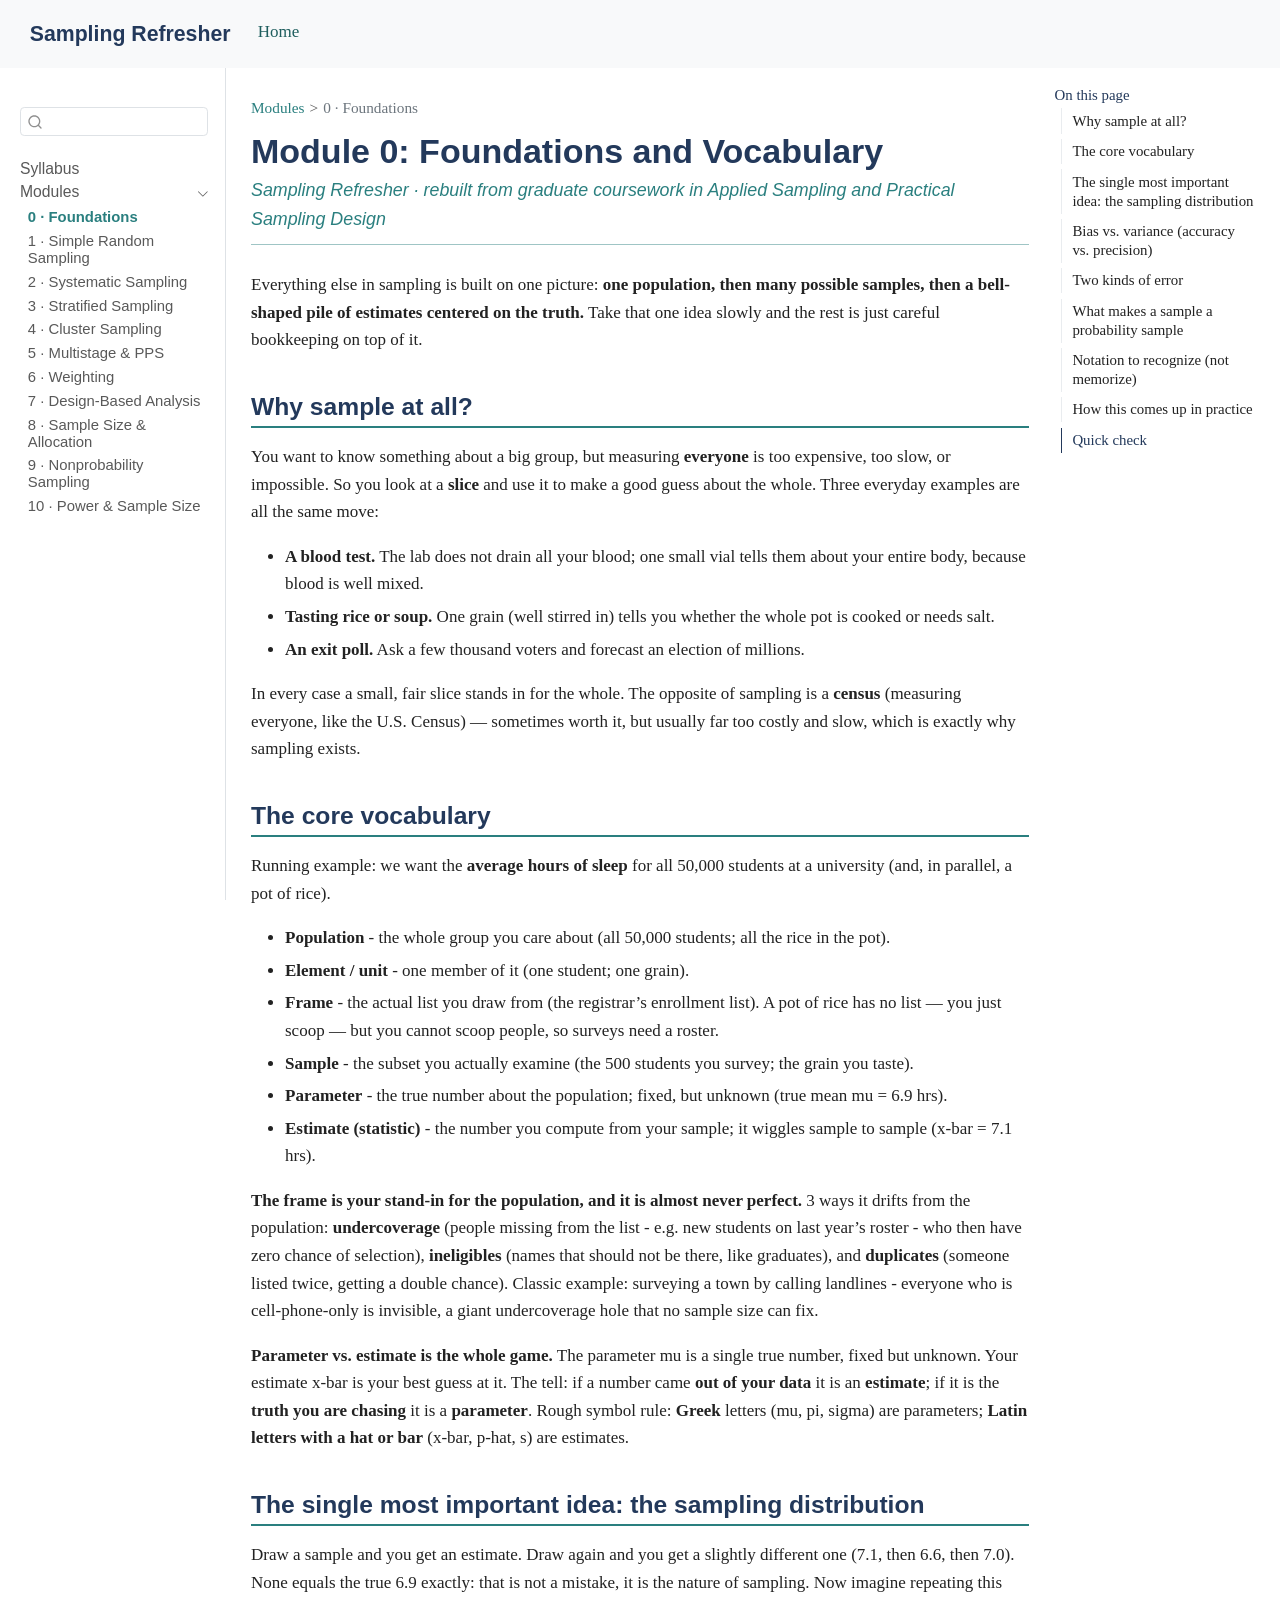
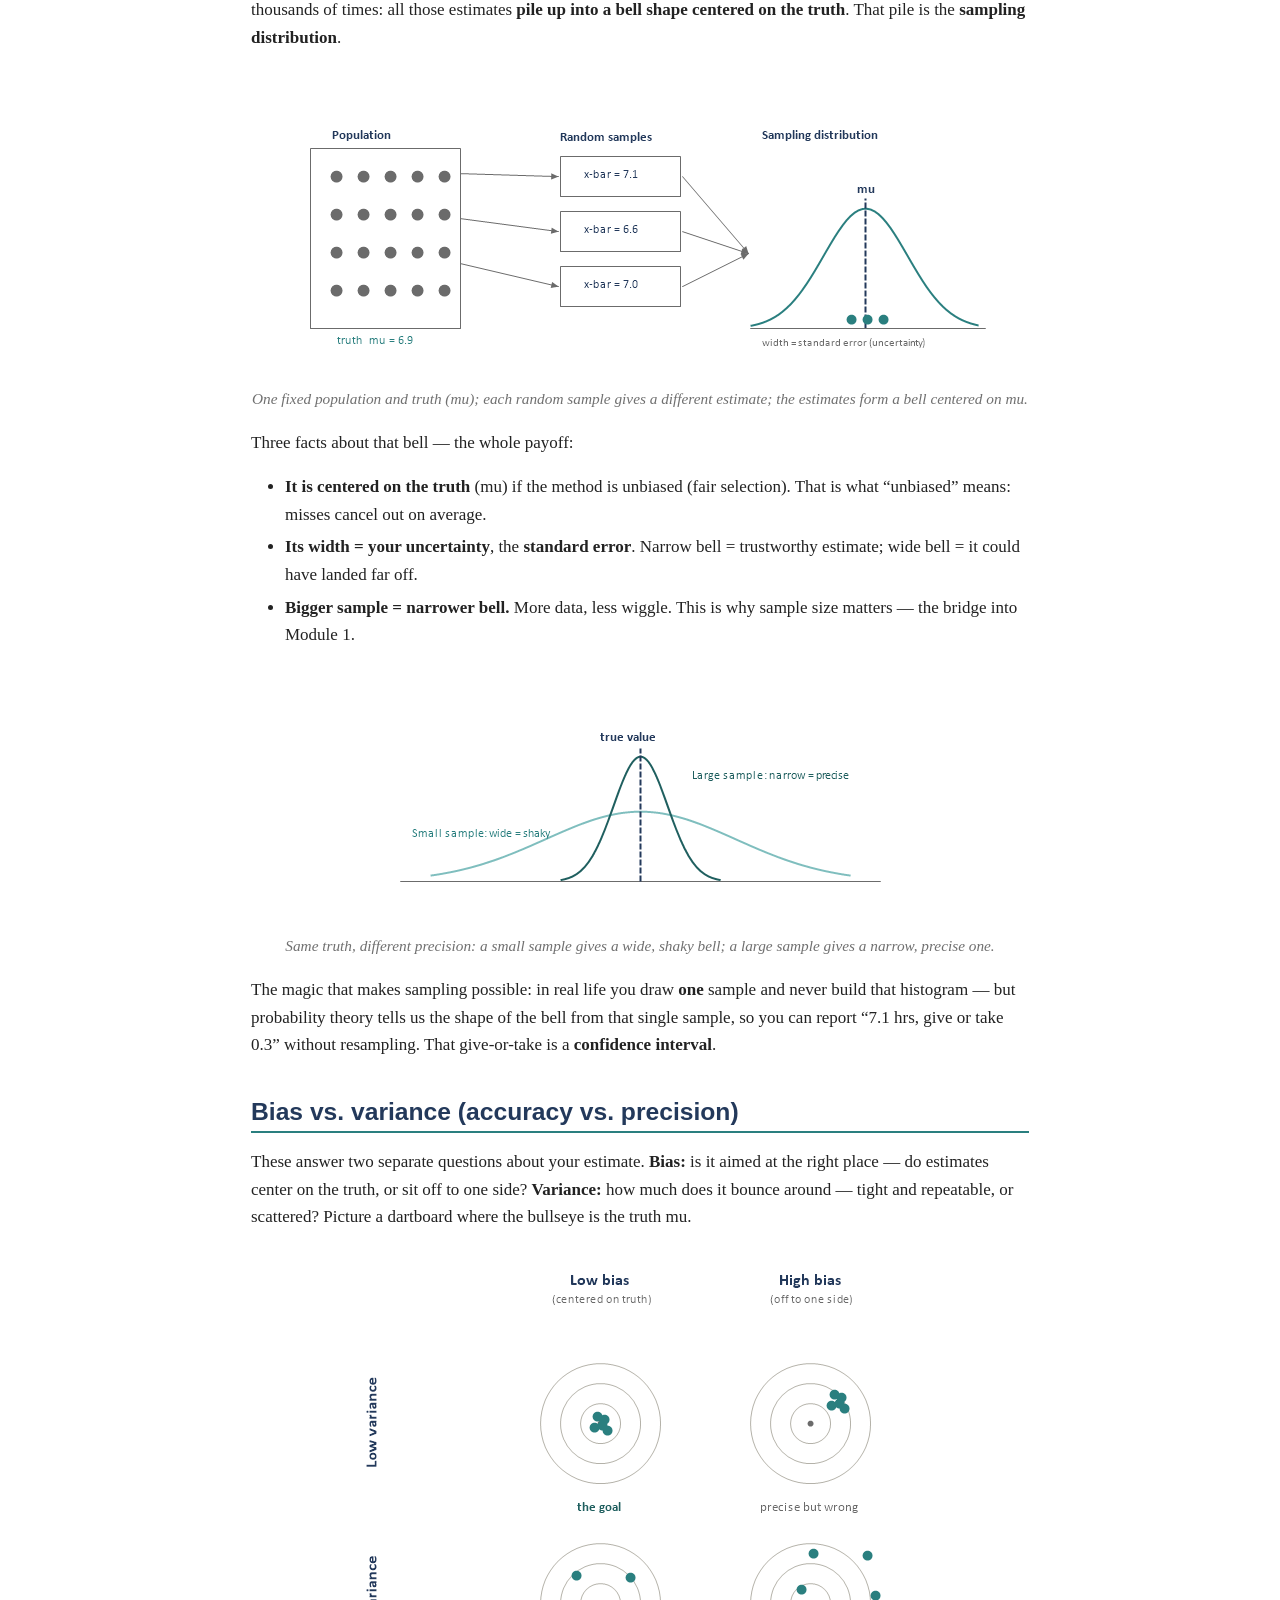
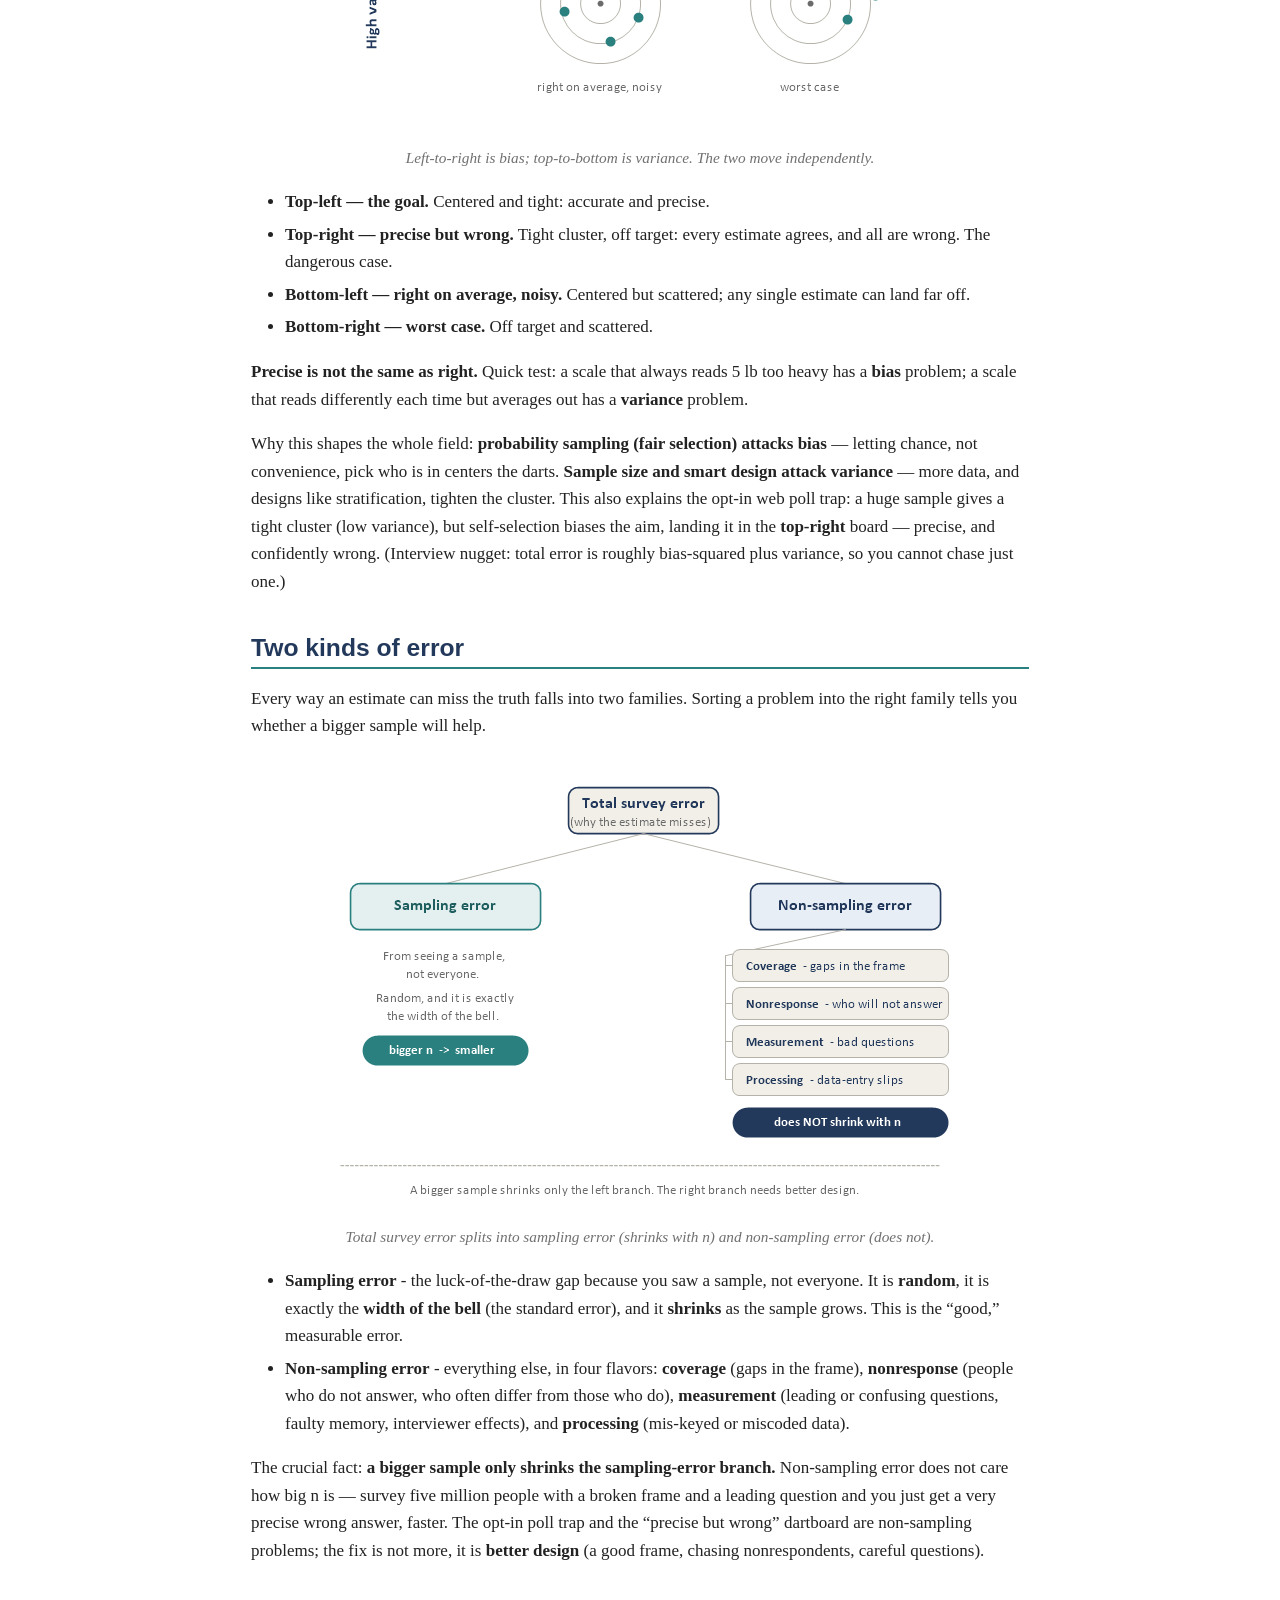
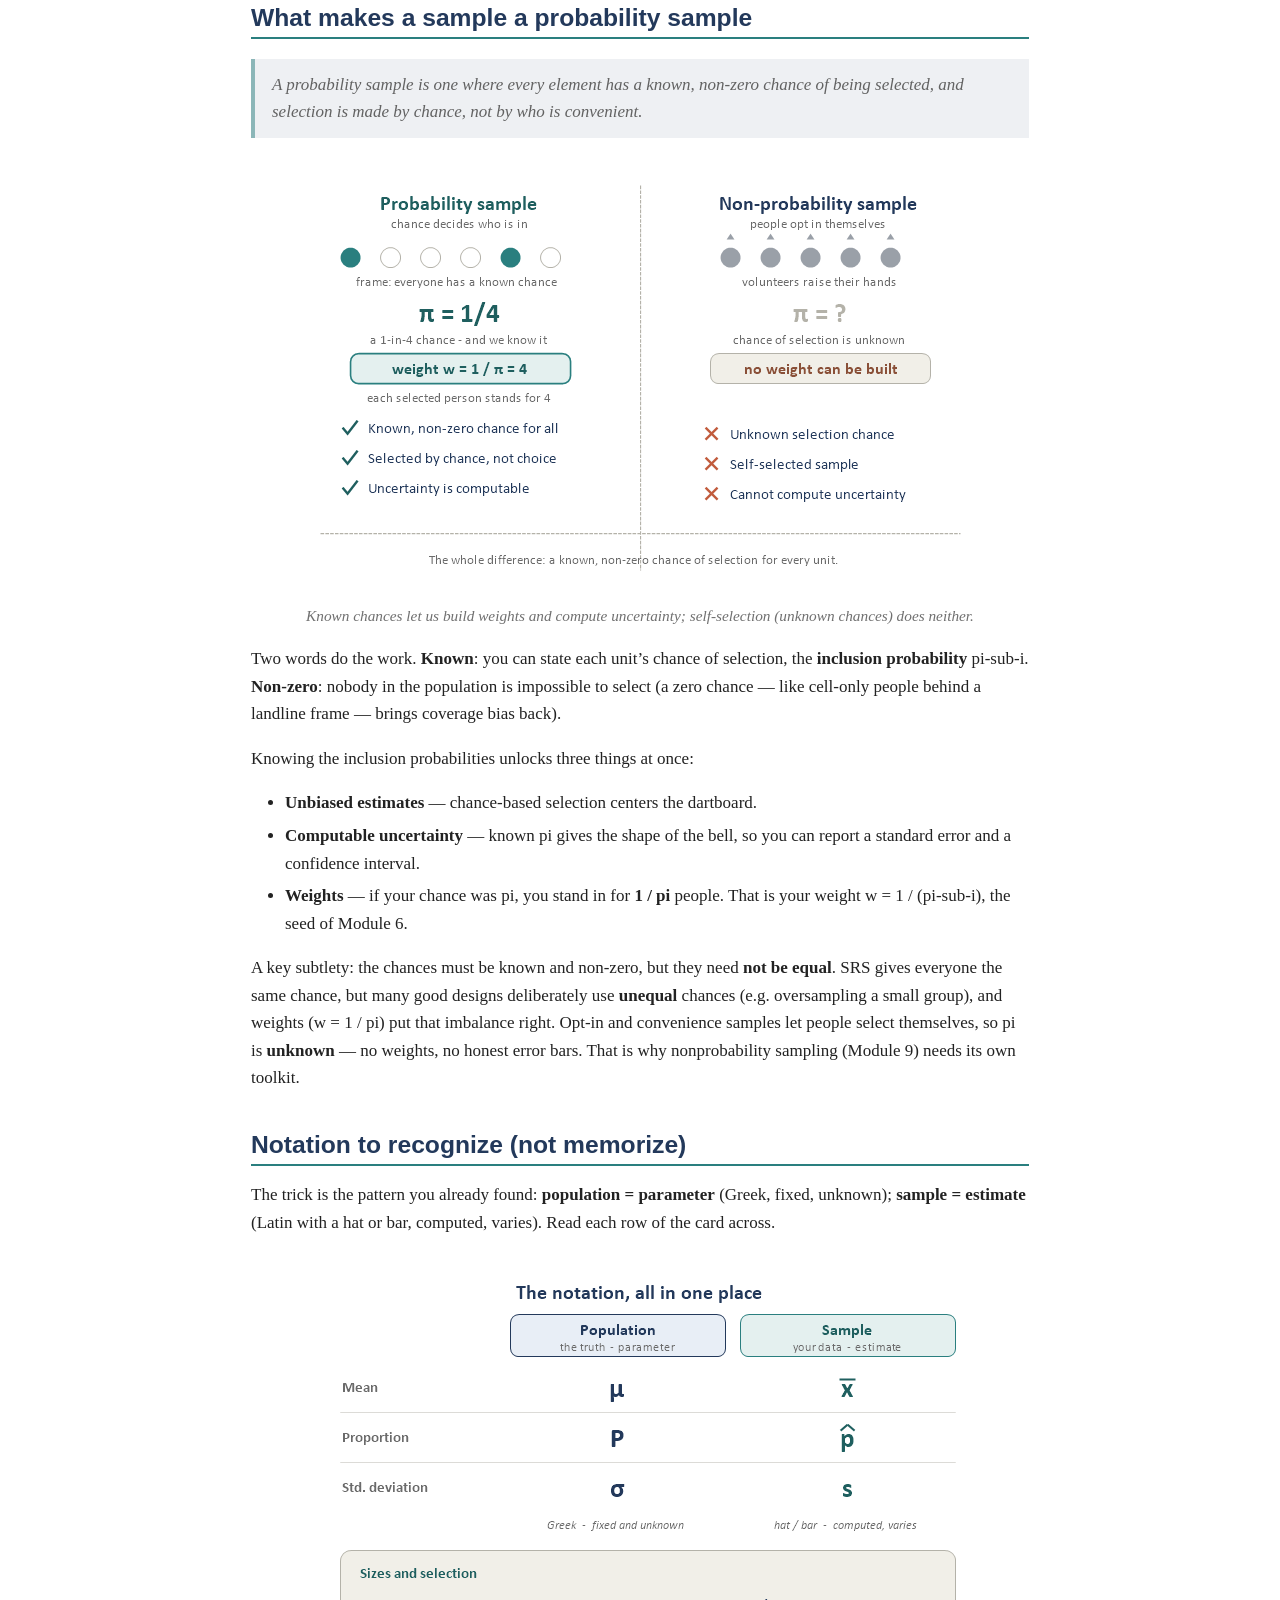
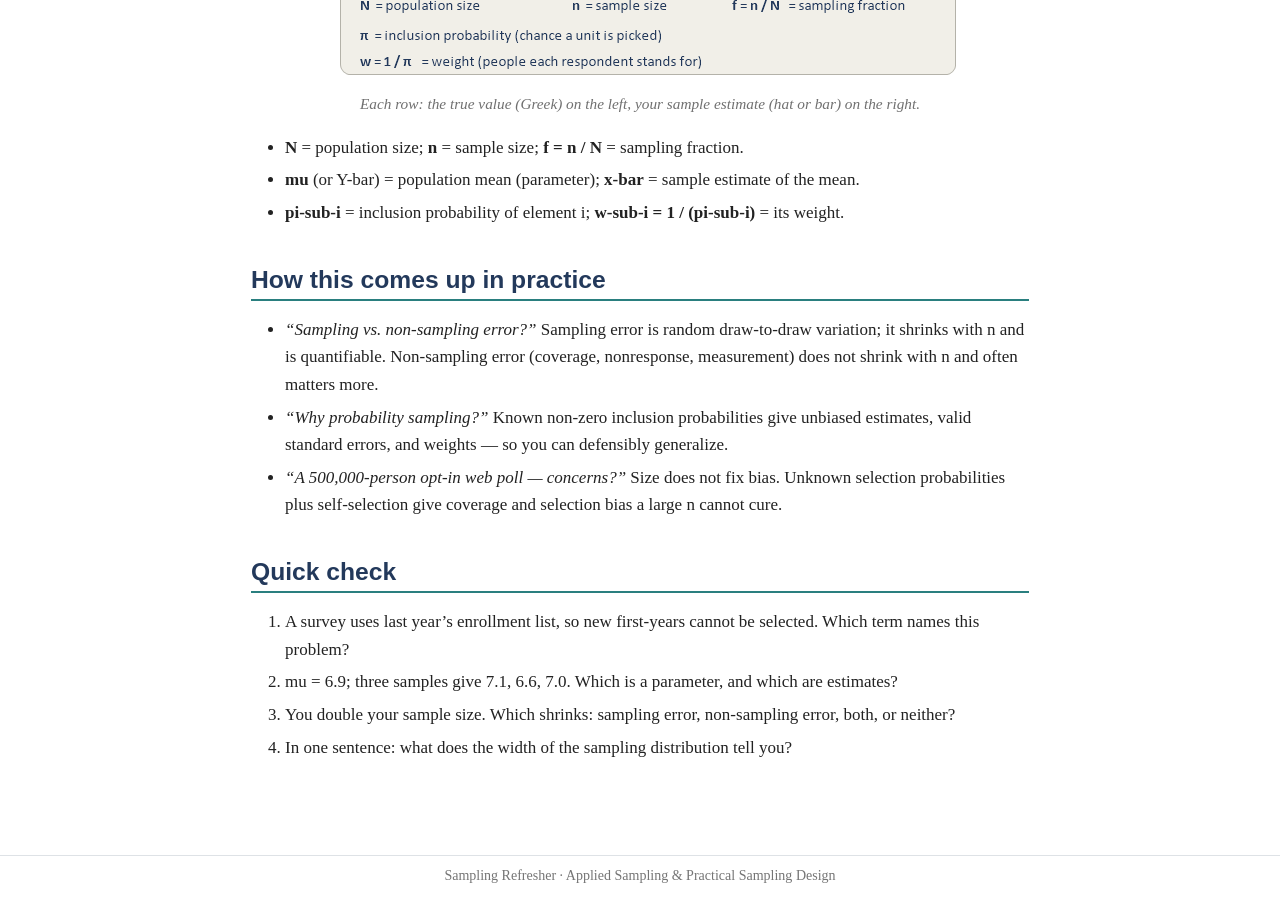
==== commit fe8693e5: "Built site for gh-pages" ====
--- a/00-foundations.html
+++ b/00-foundations.html
@@ -2,7 +2,7 @@
 <html xmlns="http://www.w3.org/1999/xhtml" lang="en" xml:lang="en"><head>
 
 <meta charset="utf-8">
-<meta name="generator" content="quarto-1.10.18">
+<meta name="generator" content="quarto-1.9.38">
 
 <meta name="viewport" content="width=device-width, initial-scale=1.0, user-scalable=yes">
 
@@ -12,13 +12,10 @@
 /* Default styles provided by pandoc.
 ** See https://pandoc.org/MANUAL.html#variables-for-html for config info.
 */
+code{white-space: pre-wrap;}
 span.smallcaps{font-variant: small-caps;}
-div.columns{display: flex; gap: 1.5em;}
-div.column{flex: auto;}
-@media screen {
-div.columns{gap: min(4vw, 1.5em);}
-div.column{overflow-x: auto;}
-}
+div.columns{display: flex; gap: min(4vw, 1.5em);}
+div.column{flex: auto; overflow-x: auto;}
 div.hanging-indent{margin-left: 1.5em; text-indent: -1.5em;}
 ul.task-list{list-style: none;}
 ul.task-list li input[type="checkbox"] {
@@ -42,10 +39,10 @@
 <script src="site_libs/quarto-html/tippy.umd.min.js"></script>
 <script src="site_libs/quarto-html/anchor.min.js"></script>
 <link href="site_libs/quarto-html/tippy.css" rel="stylesheet">
-<link href="site_libs/quarto-html/quarto-syntax-highlighting-64a204ab8560d761af7679ceaba22944.css" rel="stylesheet" id="quarto-text-highlighting-styles">
+<link href="site_libs/quarto-html/quarto-syntax-highlighting-15634bcf2e68342d4ad2dfa704d543f6.css" rel="stylesheet" id="quarto-text-highlighting-styles">
 <script src="site_libs/bootstrap/bootstrap.min.js"></script>
 <link href="site_libs/bootstrap/bootstrap-icons.css" rel="stylesheet">
-<link href="site_libs/bootstrap/bootstrap-e8ed365c7b7034f9f3f4ff1c177e9bdc.min.css" rel="stylesheet" append-hash="true" id="quarto-bootstrap" data-mode="light">
+<link href="site_libs/bootstrap/bootstrap-e8d91532b558204ec916bde7de9fbf8c.min.css" rel="stylesheet" append-hash="true" id="quarto-bootstrap" data-mode="light">
 <script id="quarto-search-options" type="application/json">{
   "location": "sidebar",
   "copy-button": false,
@@ -227,7 +224,7 @@
   <li><a href="#two-kinds-of-error" id="toc-two-kinds-of-error" class="nav-link" data-scroll-target="#two-kinds-of-error">Two kinds of error</a></li>
   <li><a href="#what-makes-a-sample-a-probability-sample" id="toc-what-makes-a-sample-a-probability-sample" class="nav-link" data-scroll-target="#what-makes-a-sample-a-probability-sample">What makes a sample a probability sample</a></li>
   <li><a href="#notation-to-recognize-not-memorize" id="toc-notation-to-recognize-not-memorize" class="nav-link" data-scroll-target="#notation-to-recognize-not-memorize">Notation to recognize (not memorize)</a></li>
-  <li><a href="#interview-angles" id="toc-interview-angles" class="nav-link" data-scroll-target="#interview-angles">Interview angles</a></li>
+  <li><a href="#how-this-comes-up-in-practice" id="toc-how-this-comes-up-in-practice" class="nav-link" data-scroll-target="#how-this-comes-up-in-practice">How this comes up in practice</a></li>
   <li><a href="#quick-check" id="toc-quick-check" class="nav-link" data-scroll-target="#quick-check">Quick check</a></li>
   </ul>
 </nav>
@@ -238,7 +235,7 @@
 <header id="title-block-header" class="quarto-title-block default"><nav class="quarto-page-breadcrumbs quarto-title-breadcrumbs d-none d-lg-block" aria-label="breadcrumb"><ol class="breadcrumb"><li class="breadcrumb-item"><a href="./00-foundations.html">Modules</a></li><li class="breadcrumb-item"><a href="./00-foundations.html">0 · Foundations</a></li></ol></nav>
 <div class="quarto-title">
 <h1 class="title">Module 0: Foundations and Vocabulary</h1>
-<p class="subtitle lead">Sampling Refresher · rebuilt from SURVMETH 625 and 745</p>
+<p class="subtitle lead">Sampling Refresher · rebuilt from graduate coursework in Applied Sampling and Practical Sampling Design</p>
 </div>
 
 
@@ -371,8 +368,8 @@
 <li><strong>pi-sub-i</strong> = inclusion probability of element i; <strong>w-sub-i = 1 / (pi-sub-i)</strong> = its weight.</li>
 </ul>
 </section>
-<section id="interview-angles" class="level2">
-<h2 class="anchored" data-anchor-id="interview-angles">Interview angles</h2>
+<section id="how-this-comes-up-in-practice" class="level2">
+<h2 class="anchored" data-anchor-id="how-this-comes-up-in-practice">How this comes up in practice</h2>
 <ul>
 <li><em>“Sampling vs.&nbsp;non-sampling error?”</em> Sampling error is random draw-to-draw variation; it shrinks with n and is quantifiable. Non-sampling error (coverage, nonresponse, measurement) does not shrink with n and often matters more.</li>
 <li><em>“Why probability sampling?”</em> Known non-zero inclusion probabilities give unbiased estimates, valid standard errors, and weights — so you can defensibly generalize.</li>
@@ -804,7 +801,7 @@
       &nbsp;
     </div>   
     <div class="nav-footer-center">
-<p>Sampling Refresher · rebuilt from SURVMETH 625 &amp; 745</p>
+<p>Sampling Refresher · Applied Sampling &amp; Practical Sampling Design</p>
 </div>
     <div class="nav-footer-right">
       &nbsp;
--- a/site_libs/quarto-html/quarto-syntax-highlighting-15634bcf2e68342d4ad2dfa704d543f6.css
+++ b/site_libs/quarto-html/quarto-syntax-highlighting-15634bcf2e68342d4ad2dfa704d543f6.css
@@ -0,0 +1,236 @@
+/* quarto syntax highlight colors */
+:root {
+  --quarto-hl-ot-color: #003B4F;
+  --quarto-hl-at-color: #657422;
+  --quarto-hl-ss-color: #20794D;
+  --quarto-hl-an-color: #5E5E5E;
+  --quarto-hl-fu-color: #4758AB;
+  --quarto-hl-st-color: #20794D;
+  --quarto-hl-cf-color: #003B4F;
+  --quarto-hl-op-color: #5E5E5E;
+  --quarto-hl-er-color: #AD0000;
+  --quarto-hl-bn-color: #AD0000;
+  --quarto-hl-al-color: #AD0000;
+  --quarto-hl-va-color: #111111;
+  --quarto-hl-bu-color: inherit;
+  --quarto-hl-ex-color: inherit;
+  --quarto-hl-pp-color: #AD0000;
+  --quarto-hl-in-color: #5E5E5E;
+  --quarto-hl-vs-color: #20794D;
+  --quarto-hl-wa-color: #5E5E5E;
+  --quarto-hl-do-color: #5E5E5E;
+  --quarto-hl-im-color: #00769E;
+  --quarto-hl-ch-color: #20794D;
+  --quarto-hl-dt-color: #AD0000;
+  --quarto-hl-fl-color: #AD0000;
+  --quarto-hl-co-color: #5E5E5E;
+  --quarto-hl-cv-color: #5E5E5E;
+  --quarto-hl-cn-color: #8f5902;
+  --quarto-hl-sc-color: #5E5E5E;
+  --quarto-hl-dv-color: #AD0000;
+  --quarto-hl-kw-color: #003B4F;
+}
+
+/* other quarto variables */
+:root {
+  --quarto-font-monospace: SFMono-Regular, Menlo, Monaco, Consolas, "Liberation Mono", "Courier New", monospace;
+}
+
+/* syntax highlight based on Pandoc's rules */
+pre > code.sourceCode > span {
+  color: #003B4F;
+}
+
+code.sourceCode > span {
+  color: #003B4F;
+}
+
+div.sourceCode,
+div.sourceCode pre.sourceCode {
+  color: #003B4F;
+}
+
+/* Normal */
+code span {
+  color: #003B4F;
+}
+
+/* Alert */
+code span.al {
+  color: #AD0000;
+  font-style: inherit;
+}
+
+/* Annotation */
+code span.an {
+  color: #5E5E5E;
+  font-style: inherit;
+}
+
+/* Attribute */
+code span.at {
+  color: #657422;
+  font-style: inherit;
+}
+
+/* BaseN */
+code span.bn {
+  color: #AD0000;
+  font-style: inherit;
+}
+
+/* BuiltIn */
+code span.bu {
+  font-style: inherit;
+}
+
+/* ControlFlow */
+code span.cf {
+  color: #003B4F;
+  font-weight: bold;
+  font-style: inherit;
+}
+
+/* Char */
+code span.ch {
+  color: #20794D;
+  font-style: inherit;
+}
+
+/* Constant */
+code span.cn {
+  color: #8f5902;
+  font-style: inherit;
+}
+
+/* Comment */
+code span.co {
+  color: #5E5E5E;
+  font-style: inherit;
+}
+
+/* CommentVar */
+code span.cv {
+  color: #5E5E5E;
+  font-style: italic;
+}
+
+/* Documentation */
+code span.do {
+  color: #5E5E5E;
+  font-style: italic;
+}
+
+/* DataType */
+code span.dt {
+  color: #AD0000;
+  font-style: inherit;
+}
+
+/* DecVal */
+code span.dv {
+  color: #AD0000;
+  font-style: inherit;
+}
+
+/* Error */
+code span.er {
+  color: #AD0000;
+  font-style: inherit;
+}
+
+/* Extension */
+code span.ex {
+  font-style: inherit;
+}
+
+/* Float */
+code span.fl {
+  color: #AD0000;
+  font-style: inherit;
+}
+
+/* Function */
+code span.fu {
+  color: #4758AB;
+  font-style: inherit;
+}
+
+/* Import */
+code span.im {
+  color: #00769E;
+  font-style: inherit;
+}
+
+/* Information */
+code span.in {
+  color: #5E5E5E;
+  font-style: inherit;
+}
+
+/* Keyword */
+code span.kw {
+  color: #003B4F;
+  font-weight: bold;
+  font-style: inherit;
+}
+
+/* Operator */
+code span.op {
+  color: #5E5E5E;
+  font-style: inherit;
+}
+
+/* Other */
+code span.ot {
+  color: #003B4F;
+  font-style: inherit;
+}
+
+/* Preprocessor */
+code span.pp {
+  color: #AD0000;
+  font-style: inherit;
+}
+
+/* SpecialChar */
+code span.sc {
+  color: #5E5E5E;
+  font-style: inherit;
+}
+
+/* SpecialString */
+code span.ss {
+  color: #20794D;
+  font-style: inherit;
+}
+
+/* String */
+code span.st {
+  color: #20794D;
+  font-style: inherit;
+}
+
+/* Variable */
+code span.va {
+  color: #111111;
+  font-style: inherit;
+}
+
+/* VerbatimString */
+code span.vs {
+  color: #20794D;
+  font-style: inherit;
+}
+
+/* Warning */
+code span.wa {
+  color: #5E5E5E;
+  font-style: italic;
+}
+
+.prevent-inlining {
+  content: "</";
+}
+
+/*# sourceMappingURL=f23921c56f73e400b49028c9186a1aa0.css.map */
